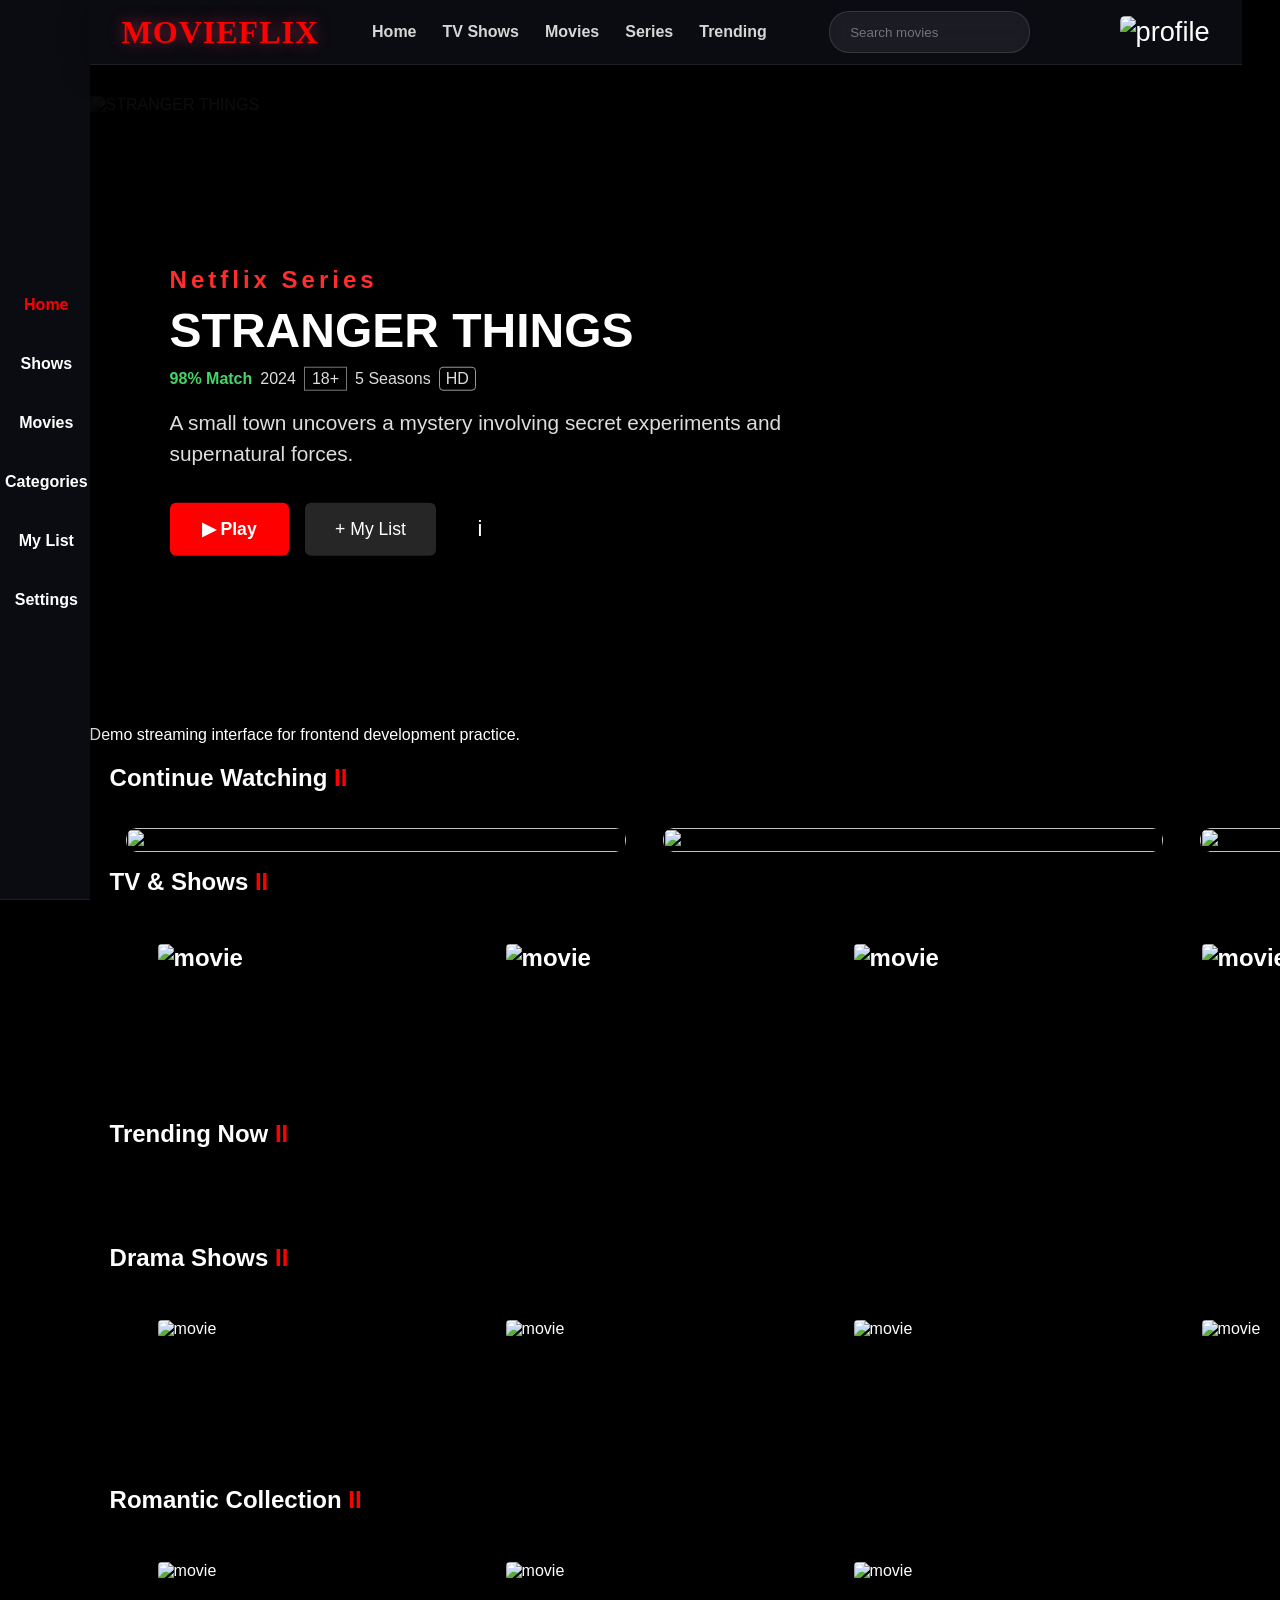
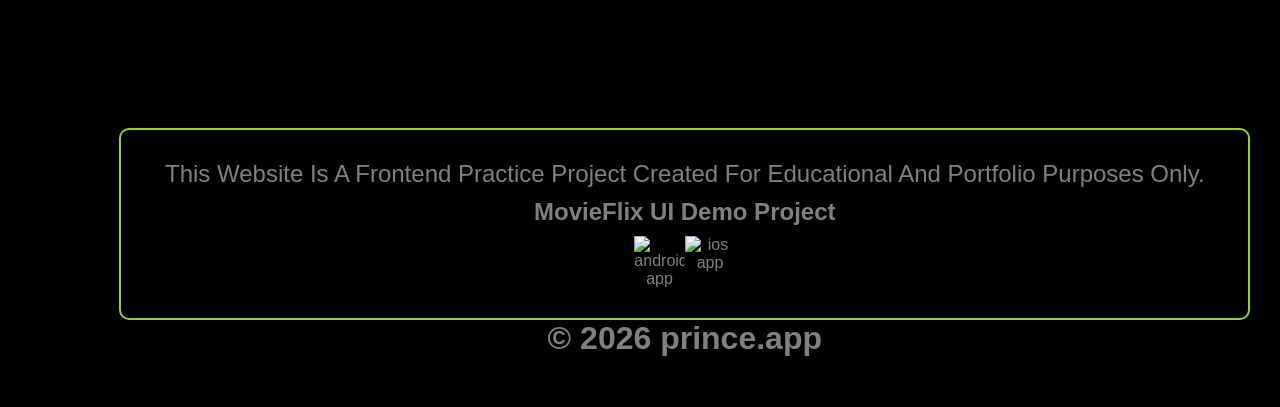
==== start.html @ 862cde78 "Add files via upload" ====
<!doctype html>
<html lang="en">
  <head>
    <meta charset="UTF-8" />
    <meta name="viewport" content="width=device-width, initial-scale=1.0" />
    <title>MovieFlix - Streaming UI</title>

    <link rel="stylesheet" href="start.css" />

    <link
      rel="stylesheet"
      href="https://cdnjs.cloudflare.com/ajax/libs/font-awesome/7.0.1/css/all.min.css"
      integrity="sha512-2SwdPD6INVrV/lHTZbO2nodKhrnDdJK9/kg2XD1r9uGqPo1cUbujc+IYdlYdEErWNu69gVcYgdxlmVmzTWnetw=="
      crossorigin="anonymous"
      referrerpolicy="no-referrer"
    />

    <link rel="stylesheet" href="media.css" />
  </head>

  <body>
    <div class="allbody">
      <div class="sidemenu">
        <a href="#">
          <div class="sidemenuitems active">
            <i class="fa-solid fa-house-chimney"></i>
            <p>Home</p>
          </div>
        </a>

        <a href="#">
          <div class="sidemenuitems">
            <i class="fa-solid fa-tv"></i>
            <p>Shows</p>
          </div>
        </a>

        <a href="#">
          <div class="sidemenuitems">
            <i class="fa-solid fa-clapperboard"></i>
            <p>Movies</p>
          </div>
        </a>

        <a href="#">
          <div class="sidemenuitems">
            <i class="fa-solid fa-bars"></i>
            <p>Categories</p>
          </div>
        </a>

        <a href="#">
          <div class="sidemenuitems">
            <i class="fa-solid fa-plus"></i>
            <p>My List</p>
          </div>
        </a>

        <a href="#">
          <div class="sidemenuitems">
            <i class="fa-solid fa-gear"></i>
            <p>Settings</p>
          </div>
        </a>
      </div>

      <div class="all">
        <div class="nav">
          <div class="opt-bar">
            <div class="logo">MOVIEFLIX</div>

            <div class="opt">
              <a href="" class="opt active">Home</a>
              <a href="" class="opt">TV Shows</a>
              <a href="" class="opt">Movies</a>
              <a href="" class="opt">Series</a>
              <a href="" class="opt">Trending</a>
            </div>
          </div>

          <div class="searchbar">
            <div class="searchbox">
              <i class="fas fa-search"></i>
              <input type="text" class="search" placeholder="Search movies" />
            </div>
          </div>

          <div class="small">
            <i class="fa-solid fa-bars"></i>
          </div>

          <div class="red-box">
            <i class="fa-regular fa-bell"></i>
            <img src="Attachments/redbox.png" alt="profile" />
          </div>
        </div>

        <main>
          <div class="herocontainer"></div>

          <div class="demo-note">
            Demo streaming interface for frontend development practice.
          </div>

          <div class="section">
            <p class="heading1">
              Continue Watching <span class="red">II</span>
            </p>

            <div class="continue-watching"></div>

            <div class="headings">
              TV & Shows <span class="red">II</span>

              <div class="TVshows container"></div>
            </div>

            <p class="headings">Trending Now <span class="red">II</span></p>

            <div class="TrendingShows container"></div>

            <p class="headings">Drama Shows <span class="red">II</span></p>

            <div class="dramaShow container"></div>

            <p class="headings">
              Romantic Collection <span class="red">II</span>
            </p>

            <div class="loveShow container"></div>
          </div>
        </main>

        <div class="end">
          <div class="end-box">
            <p>
              This website is a frontend practice project created for
              educational and portfolio purposes only.
            </p>

            <h2>MovieFlix UI Demo Project</h2>

            <div class="end-img">
              <img src="Attachments/android.png" alt="android app" />
              <img src="Attachments/ios.png" alt="ios app" />
            </div>
          </div>

          <h1>© 2026 prince.app</h1>
        </div>
      </div>

      <div class="banneroverlay"></div>

      <div class="banner">
        <div class="bannercontainer">
          <div id="video-placeholder"></div>

          <div class="banner-img-container">
            <div class="banner-img">
              <img id="bannerImg" src="" alt="Banner" />
              <div class="overlay"></div>
            </div>

            <div class="hero-content">
              <span class="top-title">Featured Series</span>

              <h1 class="bannername">Featured Movie</h1>

              <div class="details">
                <span class="match">98% Match</span>
                <span>2024</span>
                <span class="age">18+</span>
                <span>4 Seasons</span>
                <span class="quality">HD</span>
              </div>

              <p id="bannerDesc">
                Explore trending movies and shows in this frontend streaming UI
                project.
              </p>

              <div class="buttons">
                <button class="play-btn-banner">▶ Play</button>
                <button class="list-btn">+ My List</button>
                <button class="info-btn">i</button>
              </div>
            </div>
          </div>

          <div class="cross">×</div>

          <div class="descriptions" id="dsc"></div>
        </div>
      </div>
    </div>

    <script src="start.js"></script>
  </body>
</html>
---- start.css ----
* {
  margin: 0;
  padding: 0;
  box-sizing: border-box;
  font-family: Arial, sans-serif;
}
html {
  width: 100vw;
}

body {
  background-color: black;
  width: 100%;
  min-height: 100vh;
  overflow-x: hidden;

  color: white;
}
.allbody {
  display: flex;
}
a {
  text-decoration: none;
  color: white;
}

.sidemenu {
  width: 7%;
  background: rgba(15, 15, 25, 0.75);
  backdrop-filter: blur(14px);
  border-bottom: 1px solid rgba(255, 255, 255, 0.08);
  box-shadow: 0 5px 30px rgba(0, 0, 0, 0.4);
  height: 100vh;
  position: fixed;
  display: flex;
  flex-direction: column;
  justify-content: center;
  gap: 2rem;
  z-index: 999;
  font-weight: 700;
}

.sidemenuitems {
  display: flex;
  flex-direction: column;
  justify-content: center;
  align-items: center;
  gap: 5px;
  padding: 2px;
  margin-left: 3px;
  cursor: pointer;
  transition: 0.3s all ease;
}

.sidemenuitems:hover {
  border-left: 5px solid red;
  color: red;
  transform: scale(1.1);
}
.sidemenuitems i {
  font-size: 1rem;
}
.active {
  color: red;
}

.all {
  width: 93%;

  margin-left: 7%;
}
main {
  margin-top: 3rem;
}

.nav {
  display: flex;
  justify-content: space-between;
  align-items: center;
  height: 3rem;
  width: 90vw;
  position: absolute;
  background: rgba(15, 15, 25, 0.75);
  backdrop-filter: blur(14px);
  border-bottom: 1px solid rgba(255, 255, 255, 0.08);
  box-shadow: 0 5px 30px rgba(0, 0, 0, 0.4);
  z-index: 10000;
  padding: 2rem;
}

.red-box {
  height: 90%;
  margin-left: 1rem;
  border-radius: 10px;
  display: flex;
  align-items: center;
  font-size: 1.7rem;
  gap: 1rem;
}

.red-box img {
  border-radius: 5px;
}

.red-box img:hover {
  box-shadow: 0 0 20px rgba(168, 85, 247, 0.6);
  transform: scale(1.05);
}

.logo {
  font-size: 2rem;
  color: red;
  text-shadow: 0 0 15px rgba(255, 59, 92, 0.5);
  font-weight: 900;
  font-family: "Bebas Neue";

  font-style: normal;
  letter-spacing: 1px;
  margin-right: 3rem;
}
.small {
  display: none;
}

.opt-bar {
  display: flex;
  align-items: center;
}

.opt-bar a {
  text-decoration: none;
  margin: 5px;
  font-size: 1rem;
  font-weight: 600;
  color: #d6d6d6;
  transition: 0.3s;
}

.opt-bar a:hover {
  border-bottom: 2px solid red;
}

.searchbox {
  display: flex;
  align-items: center;
  gap: 5px;
  padding: 10px;
  border-radius: 20px;
  background: rgba(255, 255, 255, 0.06);
  border: 1px solid rgba(255, 255, 255, 0.12);
  color: white;
  backdrop-filter: blur(8px);
  margin: 0.5rem;
}
.opt {
  display: flex;
  gap: 1rem;
}

.search {
  background: transparent;
  border: none;
  color: aliceblue;
  height: 20px;
  width: 100%;
  padding-left: 5px;
  outline: none;
}
* {
  margin: 0;
  padding: 0;
  box-sizing: border-box;
}
.section {
  margin-left: 20px;
}
.red {
  color: red;
  font-weight: 900;
}

/* HERO */

.herocontainer {
  width: 100%;
  display: flex;
  overflow-x: auto; /* hidden ki jagah auto ya scroll responsive ke liye */
  scroll-snap-type: x mandatory; /* Slider smooth banane ke liye */
  scrollbar-width: none;
}

.hero {
  margin-top: 3rem;
  width: 100%; /* 100vw se better hai */
  height: 70vh; /* Thodi height badha sakte hain better look ke liye */
  position: relative;
  flex-shrink: 0;
  scroll-snap-align: start;
}
#video-placeholder {
  position: absolute; /* Video image ke upar float honi chahiye */
  top: 0;
  left: 0;
  width: 100%;
  height: 100%;
  z-index: 100; /* Isse video sabse upar rahegi */
  display: none;
  background: black;
}

.banner-img-container {
  position: relative;
  z-index: 10;
  transition: opacity 0.3s ease; /* Smoothly gayab hone ke liye */
}
/* IMAGE */

.hero img {
  width: 100%;
  height: 100%;
  object-fit: cover;
}

/* OVERLAY */

.overlay {
  position: absolute;
  inset: 0;
  margin: 0;

  background:
    linear-gradient(
      to right,
      rgba(0, 0, 0, 0.95) 15%,
      rgba(0, 0, 0, 0.4) 45%,
      transparent 70%
    ),
    linear-gradient(to top, rgba(0, 0, 0, 1) 5%, transparent 40%);
}

/* CONTENT */

.hero-content {
  position: absolute;
  top: 50%;
  left: 5rem;

  transform: translateY(-50%);

  width: 40rem;
  color: white;

  z-index: 5;
}

/* SMALL TITLE */

.top-title {
  color: #ff2d2d;
  letter-spacing: 4px;
  font-size: 1.5rem;
  margin-top: 5px;
  font-weight: bold;
}

/* MAIN TITLE */

.hero-content h1 {
  font-size: 3rem;
  line-height: 0.9;

  padding: 15px 0;

  font-weight: 900;
}

/* DETAILS */

.details {
  display: flex;
  gap: 0.5rem;
  align-items: center;
  font-size: 1rem;

  margin-bottom: 1rem;

  color: #ddd;
}

.match {
  color: #46d369;
  font-weight: bold;
}

.age {
  border: 1px solid #777;
  padding: 2px 7px;
}

.quality {
  border: 1px solid #999;
  padding: 2px 6px;

  border-radius: 4px;
}

/* DESCRIPTION */

.hero-content p {
  font-size: 1.3rem;
  line-height: 1.5;
  color: #ddd;
  margin-bottom: 2rem;
}

/* BUTTONS */

.buttons {
  display: flex;
  gap: 1rem;
  align-items: center;
}

.buttons button {
  border: none;
  cursor: pointer;

  transition: 0.3s;
}

/* PLAY BUTTON */

.play-btn {
  background: #ff0000;
  color: white;

  padding: 1rem 2rem;

  font-size: 1.1rem;
  border-radius: 6px;

  font-weight: bold;
}

.play-btn:hover {
  box-shadow: 0 0 20px rgba(255, 2, 2, 0.4);
  transform: scale(1.05);
}

/* LIST BUTTON */

.list-btn {
  background: rgba(255, 255, 255, 0.15);
  color: white;

  padding: 1rem 1.9rem;

  font-size: 1.1rem;

  border-radius: 6px;
}

.list-btn:hover {
  box-shadow: 0 0 20px rgba(255, 2, 2, 0.4);
  transform: scale(1.05);
}

/* INFO BUTTON */

.info-btn {
  width: 55px;
  height: 55px;

  border-radius: 50%;

  background: transparent;
  color: white;

  border: 2px solid rgba(255, 255, 255, 0.5);

  font-size: 22px;
}

.info-btn:hover {
  background: white;
  color: black;
}

/* RESPONSIVE */

.heading1 {
  font-size: 1.5rem;
  font-weight: 800;
  margin: 20px 0;
}

.headings {
  font-size: 1.5rem;
  font-weight: 800;
  margin: 0;
}

.continue-watching {
  margin-top: 10px;
  display: flex;
  overflow: auto;
  scrollbar-width: none;
  gap: 5px;
}

.play {
  position: absolute;
  bottom: 0;
  height: 100%;
  width: 100%;
  background-color: rgba(0, 0, 0, 0.4);
  display: flex;
  align-items: end;
  visibility: hidden;
}

.play-bton {
  display: flex;
  gap: 1rem;
  align-items: center;
  margin: 0.8rem;
}

.play-btn-banner {
  background: #ff0000;
  color: white;

  padding: 1rem 2rem;

  font-size: 1.1rem;
  border-radius: 6px;

  font-weight: bold;
}

.play-bton button {
  border: none;
  cursor: pointer;

  transition: 0.3s;
}

.play-btn p {
  text-transform: capitalize;
  font-size: 25px;
  color: white;
}

.play-btn button {
  width: 50px;
  height: 50px;
  font-size: 25px;
  border-radius: 10px;
  background-color: whitesmoke;
  margin-bottom: 20px;
  border: none;
}

.play-btn button:hover {
  background-color: #181818;
  border: 2px solid whitesmoke;
  color: whitesmoke;
}
.Continue-box {
  width: 500px;
  border-radius: 10px;
  flex-shrink: 0;
  margin: 10px;
  transition: 0.5s ease;
  position: relative;
  margin: 1rem;
  position: relative;
  overflow: hidden;
}

.Continue-box:hover {
  transform: scale(1.05);
  box-shadow: 0 0 20px rgba(168, 85, 247, 0.4);
}

.history {
  position: absolute;
  inset: 0;

  background: linear-gradient(to top, rgba(0, 0, 0, 0.95), rgba(0, 0, 0, 0.05));

  display: flex;
  align-items: end;

  padding: 20px;

  opacity: 0;
  transition: 1s ease;
}

/* hover parent pe */
.Continue-box:hover .history {
  opacity: 1;
}

.history-content {
  width: 100%;
  transform: translateY(35px);
  transition: 0.4s ease;
}

.Continue-box:hover .history-content {
  transform: translateY(0);
}

.history-content h2 {
  color: white;
  font-size: 1.5rem;
  margin-bottom: 0.5rem;
}
.history-content h5 {
  margin-bottom: 0.4rem;
}

.btns {
  display: flex;
  gap: 10px;
}

.btns button {
  border: none;
  padding: 10px 16px;
  border-radius: 50px;

  background: rgba(255, 255, 255, 0.08);
  border: 1px solid rgba(255, 255, 255, 0.15);
  color: white;
  backdrop-filter: blur(10px);

  font-size: 0.8rem;

  cursor: pointer;
  transition: 0.3s;
}

.btns button:hover {
  box-shadow: 0 0 20px rgba(168, 85, 247, 0.6);

  transform: scale(1.08);
}

.Continue-box img {
  height: 100%;
  width: 100%;
  object-fit: cover;
  border-radius: 10px;
}

.end-img {
  display: flex;
  justify-content: center;
}

.end-img img {
  width: 30%;
}

.end-box {
  border: 2px solid yellowgreen;
  border-radius: 10px;
  padding: 30px;
  width: 95%;
  display: flex;
  flex-direction: column;
  align-items: center;
  justify-content: center;
  margin: 25px;
  gap: 10px;
  margin: auto;
}

.end {
  text-align: center;
  color: grey;
  margin-bottom: 50px;
}

.end-box p {
  font-size: 1.5rem;
  text-transform: capitalize;
}

.end-box h1 {
  font-size: 2rem;
}

/* Container styling */
.container {
  display: flex;
  flex-wrap: nowrap;
  /* Taaki cards next line mein aa sakein */
  gap: 3rem;
  padding: 3rem;
  background-color: b(10, 10, 10);
  overflow-x: scroll;
  scrollbar-width: none;
  scroll-behavior: smooth;
  z-index: 1;
  overflow-y: visible;
  overflow-x: auto;
}

/* Har card ki styling */
.item {
  width: 300px;
  position: relative;
  cursor: pointer;
  transition: transform 0.3s ease;
  flex-shrink: 0;
  z-index: 0;
  margin-bottom: 100px;
  display: flex;
  justify-content: space-between;
}

.item img {
  width: 100%;
  border-radius: 4px;
  display: block;
}

/* Hover effect */
.item:hover {
  transform: scale(1.2);
  z-index: 999;
  box-shadow: 0 0 20px rgba(168, 85, 247, 0.3);
}

/* Panel hidden by default */
.panel {
  display: none;
  position: absolute;
  /* Layout shift rokne ke liye */
  top: 100%;
  /* Image ke thik niche se shuru hoga */
  left: 0;
  width: 100%;
  /* Card jitni hi width rahegi */
  background: linear-gradient(135deg, #2b124c, #1a1a2e, #0f0f1a);
  z-index: 5;
  /* Taaki niche wali row ke upar dikhe */
  border-radius: 0 0 4px 4px;

  padding: 1rem;
  height: 90px;
  box-shadow: 5px 5px 20px rgba(168, 85, 247, 0.2);
  transform: scale(1.04);
}

.item:hover .panel {
  display: block;
  display: flex;
  flex-direction: column;
}

/* Buttons inside panel */
.pnl-btn {
  display: flex;
  gap: 0.5rem;
  margin-bottom: 8px;
}

.pnl-btn button {
  cursor: pointer;
  border: none;
  border-radius: 10px;
  width: 2rem;
  height: 2rem;
  font-size: 1rem;
  padding: 8px;
  font-weight: bold;
  display: flex;
  justify-content: center;
  align-items: center;
  text-align: center;
  transition: 0.3s all ease;
  background: rgba(255, 255, 255, 0.08);
  border: 1px solid rgba(255, 255, 255, 0.15);
  color: white;
  backdrop-filter: blur(10px);
}

.pnl-btn button:hover {
  box-shadow: 0 0 20px rgba(168, 85, 247, 0.6);
  transform: scale(1.05);
}

/* Info and Category styling */
.info {
  font-size: 0.7rem;
  margin-bottom: 5px;
  color: #e5e5e5;
}

.category {
  margin: 2px;
  font-size: 0.5rem;
  color: #808080;
}

.banner {
  display: block;
  margin-top: 5vh;

  width: 80%;
  position: fixed;
  top: -500vh;
  left: 10%;
  right: 10;
  background-color: #000000;
  margin: auto;
  z-index: 999;
  transition: 0.5s all ease;
  scrollbar-width: none;
  height: 90vh;
  /* Ya koi specific height */
  overflow-y: scroll;
}

.banner-img {
  background-color: #181818;
  height: 100%;
  position: relative;
  object-fit: contain;
}

.banner-img img {
  width: 100%;
  height: 100%;
  opacity: 0.7;
}

.banner-btn {
  position: absolute;
  bottom: 10px;
  z-index: 1000;
  left: 20px;
  display: flex;
  gap: 0.5rem;
}

.cross {
  position: absolute;
  top: 1rem;
  right: 1rem;
  background-color: #000000;
  padding: 0.5rem;
  width: 2rem;
  height: 2rem;
  display: flex;
  align-items: center;
  justify-content: center;
  transition: 0.2s all;
  border-radius: 50%;
  font-size: 2rem;
  z-index: 1000;
}

.cross:hover {
  cursor: pointer;
  border: 1.5px solid white;
}

.banner-btn button {
  cursor: pointer;
  border: none;
  font-size: 1.5rem;
  font-weight: bold;
  transition: 0.3s all ease-in;
}

.bnbtn {
  padding-left: 10px;
  padding-right: 10px;
}

.descriptions {
  background-color: #181818;
  display: flex;
  gap: 1rem;
  width: 100%;
  padding: 1rem;
}

.left {
  display: flex;
  flex-direction: column;
  gap: 10px;
}

#match {
  color: green;
  font-size: 1.2rem;
  font-weight: 700;
  margin: 1px;
}

#matchpop {
  color: green;
  font-size: 0.7rem;
  font-weight: 700;
  margin: 1px;
}

.ua {
  color: white;
  border: 0.5px solid white;
  padding: 2px;
  margin: 1px;
  font-size: 0.5rem;
  font-weight: 400;
}

.qlty {
  border: 1px solid silver;
  font-size: 0.5rem;
  padding: 1px;
  margin: 1px;
  padding: 0.2rem;
  font-weight: 400;
}

.right {
  display: flex;

  gap: 1rem;
}

.open {
  top: 4rem;
}

.name {
  font-weight: 900;
  font-style: oblique;
  color: bisque;
}

.stop-scrolling {
  height: 100vh;
  overflow: hidden;
}

/* Container alignment */
.right {
  display: flex;
  flex-direction: row;
  gap: 2rem;
  color: #fff;
}

/* Unique headings for movie labels */
.movie-info-title {
  color: #ffb400; /* Subtle Gold/Yellow */
  font-size: 1.1rem;
  font-weight: 600;

  text-transform: uppercase;
}

/* Unique paragraph style for the data */
.movie-info-text {
  color: #dfdfdf;
  font-size: 1rem;
}

/* Year aur Rating ko ek line mein laane ke liye */
.movie-stats-row {
  display: flex;
  gap: 30px;

  border-top: 1px solid rgba(255, 255, 255, 0.1);
}

.stats-item {
  display: flex;
  gap: 1rem;
  margin-top: 1rem;
}

/* Specific styling for rating value */
#rating {
  font-weight: bold;
  color: #ffd700;
}

.banneroverlay {
  visibility: hidden;
  position: fixed;
  background:
    linear-gradient(
      to right,
      rgba(0, 0, 0, 0.7) 100%,

      transparent 70%
    ),
    linear-gradient(to top, rgba(0, 0, 0, 1) 5%, transparent 40%);
  height: 100vh;
  width: 100vw;
  z-index: 999;
}
---- media.css ----
/* =========================
   RESPONSIVE DESIGN
========================= */

@media (max-width: 1200px) {
  .hero-content {
    width: 32rem;
  }

  .hero-content h1 {
    font-size: 2.5rem;
  }

  .container {
    gap: 2rem;
  }

  .item {
    width: 260px;
  }
}

/* =========================
   TABLET
========================= */

@media (max-width: 992px) {
  .sidemenu {
    width: 10%;
  }

  .all {
    width: 90%;
    margin-left: 10%;
  }

  .hero {
    height: 60vh;
  }

  .hero-content {
    left: 2rem;
    width: 28rem;
  }

  .hero-content h1 {
    font-size: 2.2rem;
  }

  .hero-content p {
    font-size: 1rem;
  }

  .buttons {
    flex-wrap: wrap;
  }

  .container {
    padding: 2rem;
  }

  .item {
    width: 220px;
  }

  .descriptions {
    flex-direction: column;
  }

  .right {
    flex-direction: column;
  }

  .banner {
    width: 95%;
    left: 2.5%;
  }

  .nav {
    width: 85%;
  }
}

/* =========================
   MOBILE
========================= */

@media (max-width: 768px) {
  .allbody {
    flex-direction: column;
  }

  .sidemenu {
    width: 100%;
    height: 70px;
    bottom: 0;
    top: auto;
    flex-direction: row;
    justify-content: space-around;
    padding: 10px;
    z-index: 99999;
    border-top: 1px solid #222;
  }

  .sidemenuitems {
    margin: 0;
    font-size: 0.7rem;
    border: none;
  }

  .sidemenuitems:hover {
    border: none;
  }

  .sidemenuitems i {
    font-size: 1.2rem;
  }

  .all {
    width: 100%;
    margin-left: 0;
    padding-bottom: 90px;
  }

  .nav {
    width: 100%;
    padding: 0 1rem;
  }

  .opt-bar {
    display: inline-block;
  }

  .opt-bar a {
    display: none;
  }

  .searchbox {
    margin-right: 0%;
  }

  .hero {
    height: 85vh;
  }

  .overlay {
    background: linear-gradient(
      to top,
      rgba(0, 0, 0, 1) 15%,
      rgba(0, 0, 0, 0.6) 50%,
      transparent 100%
    );
  }

  .hero-content {
    width: 90%;
    left: 1rem;
    bottom: 2rem;
    top: auto;
    transform: none;
  }

  .hero-content h1 {
    font-size: 2rem;
  }

  .hero-content p {
    font-size: 0.95rem;
    line-height: 1.4;
  }

  .details {
    flex-wrap: wrap;
    font-size: 0.9rem;
  }

  .buttons {
    gap: 0.5rem;
  }

  .play-btn,
  .list-btn {
    padding: 0.8rem 1.2rem;
    font-size: 0.9rem;
  }

  .info-btn {
    width: 45px;
    height: 45px;
    font-size: 18px;
  }

  .heading1,
  .headings {
    font-size: 1.2rem;
  }

  .container {
    padding: 1rem;
    gap: 1rem;
  }

  .item {
    width: 170px;
    margin-bottom: 70px;
  }

  .item:hover {
    transform: scale(1.05);
  }

  .panel {
    padding: 0.5rem;
    height: auto;
  }

  .info {
    font-size: 0.6rem;
  }

  .category {
    font-size: 0.5rem;
  }

  .Continue-box {
    width: 280px;
  }

  .play-btn-banner {
    padding: 0.7rem 1rem;
    font-size: 0.9rem;
  }

  .banner {
    width: 90%;
    left: 0;
    height: 100vh;
    border-radius: 0;
    margin-left: 5%;
  }

  .banner-img {
    height: 300px;
  }

  .banner-img img {
    object-fit: cover;
  }

  .banner-btn {
    left: 10px;
    bottom: 10px;
  }

  .banner-btn button {
    font-size: 1rem;
  }

  .descriptions {
    font-size: 0.5rem;
  }

  .movie-stats-row {
    flex-direction: column;
    gap: 0;
  }

  .stats-item {
    margin-top: 0.5rem;
  }

  .end-box p {
  font-size: .5rem;
  text-transform: capitalize;
}

.end-box h2 {
  font-size: 1rem;
}

.end-box h1{
  font-size: 1rem;
} 


}

/* =========================
   SMALL MOBILE
========================= */

@media (max-width: 480px) {
  .hero {
    height: 75vh;
  }

  .hero-content h1 {
    font-size: 1.6rem;
  }

  .hero-content p {
    font-size: 0.85rem;
  }

  .top-title {
    font-size: 1rem;
  }

  .details {
    font-size: 0.7rem;
  }

  .play-btn,
  .list-btn {
    padding: 0.7rem 1rem;
    font-size: 0.8rem;
  }

  .item {
    width: 150px;
  }

  .Continue-box {
    width: 230px;
  }

  .searchbox {
    width: 120px;
  }

  .search {
    font-size: 0.8rem;
  }

  .logo {
    font-size: 1rem;
  }

  .cross {
    width: 1.8rem;
    height: 1.8rem;
    font-size: 1.2rem;
  }
}
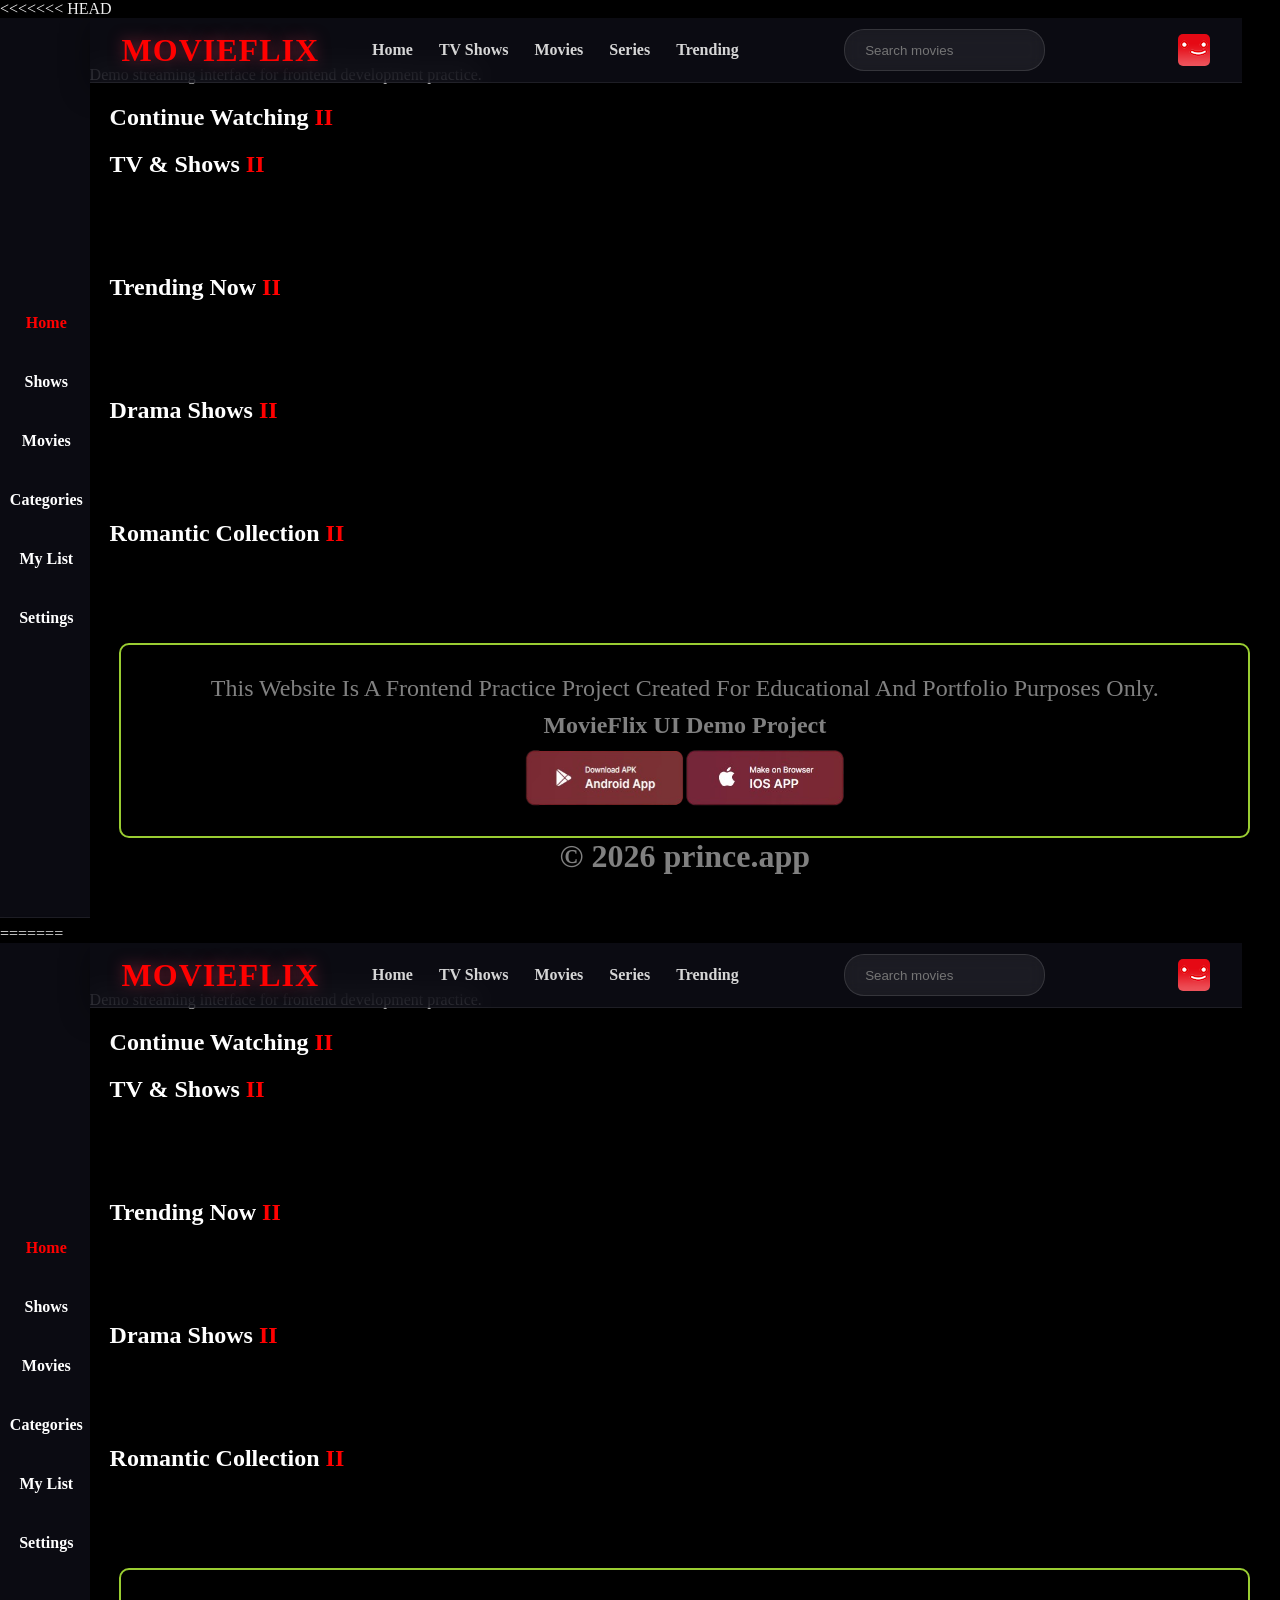
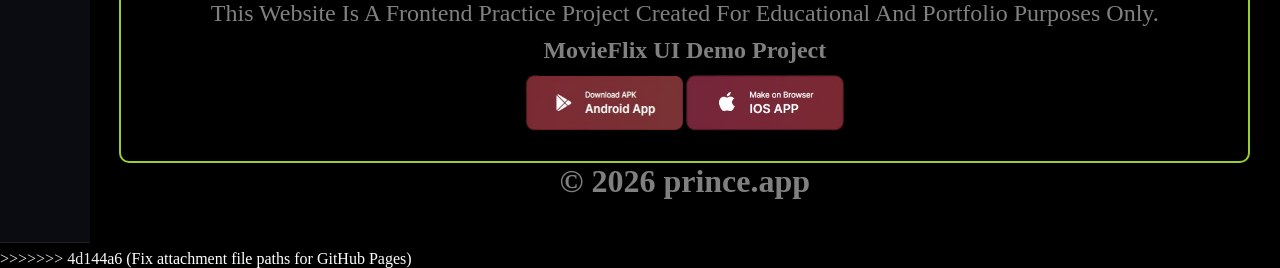
==== commit c08a8597: "Fix attachment file paths for GitHub Pages" ====
--- a/start.html
+++ b/start.html
@@ -1,3 +1,4 @@
+<<<<<<< HEAD
 <!doctype html>
 <html lang="en">
   <head>
@@ -198,3 +199,205 @@
     <script src="start.js"></script>
   </body>
 </html>
+=======
+<!doctype html>
+<html lang="en">
+  <head>
+    <meta charset="UTF-8" />
+    <meta name="viewport" content="width=device-width, initial-scale=1.0" />
+    <title>MovieFlix - Streaming UI</title>
+
+    <link rel="stylesheet" href="start.css" />
+
+    <link
+      rel="stylesheet"
+      href="https://cdnjs.cloudflare.com/ajax/libs/font-awesome/7.0.1/css/all.min.css"
+      integrity="sha512-2SwdPD6INVrV/lHTZbO2nodKhrnDdJK9/kg2XD1r9uGqPo1cUbujc+IYdlYdEErWNu69gVcYgdxlmVmzTWnetw=="
+      crossorigin="anonymous"
+      referrerpolicy="no-referrer"
+    />
+
+    <link rel="stylesheet" href="media.css" />
+  </head>
+
+  <body>
+    <div class="allbody">
+      <div class="sidemenu">
+        <a href="#">
+          <div class="sidemenuitems active">
+            <i class="fa-solid fa-house-chimney"></i>
+            <p>Home</p>
+          </div>
+        </a>
+
+        <a href="#">
+          <div class="sidemenuitems">
+            <i class="fa-solid fa-tv"></i>
+            <p>Shows</p>
+          </div>
+        </a>
+
+        <a href="#">
+          <div class="sidemenuitems">
+            <i class="fa-solid fa-clapperboard"></i>
+            <p>Movies</p>
+          </div>
+        </a>
+
+        <a href="#">
+          <div class="sidemenuitems">
+            <i class="fa-solid fa-bars"></i>
+            <p>Categories</p>
+          </div>
+        </a>
+
+        <a href="#">
+          <div class="sidemenuitems">
+            <i class="fa-solid fa-plus"></i>
+            <p>My List</p>
+          </div>
+        </a>
+
+        <a href="#">
+          <div class="sidemenuitems">
+            <i class="fa-solid fa-gear"></i>
+            <p>Settings</p>
+          </div>
+        </a>
+      </div>
+
+      <div class="all">
+        <div class="nav">
+          <div class="opt-bar">
+            <div class="logo">MOVIEFLIX</div>
+
+            <div class="opt">
+              <a href="" class="opt active">Home</a>
+              <a href="" class="opt">TV Shows</a>
+              <a href="" class="opt">Movies</a>
+              <a href="" class="opt">Series</a>
+              <a href="" class="opt">Trending</a>
+            </div>
+          </div>
+
+          <div class="searchbar">
+            <div class="searchbox">
+              <i class="fas fa-search"></i>
+              <input type="text" class="search" placeholder="Search movies" />
+            </div>
+          </div>
+
+          <div class="small">
+            <i class="fa-solid fa-bars"></i>
+          </div>
+
+          <div class="red-box">
+            <i class="fa-regular fa-bell"></i>
+            <img src="Attachments/redbox.png" alt="profile" />
+          </div>
+        </div>
+
+        <main>
+          <div class="herocontainer"></div>
+
+          <div class="demo-note">
+            Demo streaming interface for frontend development practice.
+          </div>
+
+          <div class="section">
+            <p class="heading1">
+              Continue Watching <span class="red">II</span>
+            </p>
+
+            <div class="continue-watching"></div>
+
+            <div class="headings">
+              TV & Shows <span class="red">II</span>
+
+              <div class="TVshows container"></div>
+            </div>
+
+            <p class="headings">Trending Now <span class="red">II</span></p>
+
+            <div class="TrendingShows container"></div>
+
+            <p class="headings">Drama Shows <span class="red">II</span></p>
+
+            <div class="dramaShow container"></div>
+
+            <p class="headings">
+              Romantic Collection <span class="red">II</span>
+            </p>
+
+            <div class="loveShow container"></div>
+          </div>
+        </main>
+
+        <div class="end">
+          <div class="end-box">
+            <p>
+              This website is a frontend practice project created for
+              educational and portfolio purposes only.
+            </p>
+
+            <h2>MovieFlix UI Demo Project</h2>
+
+            <div class="end-img">
+              <img src="Attachments/android.png" alt="android app" />
+              <img src="Attachments/ios.png" alt="ios app" />
+            </div>
+          </div>
+
+          <h1>© 2026 prince.app</h1>
+        </div>
+      </div>
+
+      <div class="banneroverlay"></div>
+
+      <div class="banner">
+        <div class="bannercontainer">
+          <div id="video-placeholder"></div>
+
+          <div class="banner-img-container">
+            <div class="banner-img">
+              <img id="bannerImg" src="" alt="Banner" />
+              <div class="overlay"></div>
+            </div>
+
+            <div class="hero-content">
+              <span class="top-title">Featured Series</span>
+
+              <h1 class="bannername">Featured Movie</h1>
+
+              <div class="details">
+                <span class="match">98% Match</span>
+                <span>2024</span>
+                <span class="age">18+</span>
+                <span>4 Seasons</span>
+                <span class="quality">HD</span>
+              </div>
+
+              <p id="bannerDesc">
+                Explore trending movies and shows in this frontend streaming UI
+                project.
+              </p>
+
+              <div class="buttons">
+                <button class="play-btn-banner">▶ Play</button>
+                <button class="list-btn">+ My List</button>
+                <button class="info-btn">i</button>
+              </div>
+            </div>
+          </div>
+
+          <div class="cross">×</div>
+
+          <div class="descriptions" id="dsc"></div>
+        </div>
+      </div>
+    </div>
+
+    <script src="start.js"></script>
+  </body>
+</html>
+>>>>>>> 4d144a6 (Fix attachment file paths for GitHub Pages)
--- a/start.css
+++ b/start.css
@@ -1,3 +1,4 @@
+<<<<<<< HEAD
 * {
   margin: 0;
   padding: 0;
@@ -909,3 +910,916 @@
   width: 100vw;
   z-index: 999;
 }
+=======
+* {
+  margin: 0;
+  padding: 0;
+  box-sizing: border-box;
+  font-family: Arial, sans-serif;
+}
+html {
+  width: 100vw;
+}
+
+body {
+  background-color: black;
+  width: 100%;
+  min-height: 100vh;
+  overflow-x: hidden;
+
+  color: white;
+}
+.allbody {
+  display: flex;
+}
+a {
+  text-decoration: none;
+  color: white;
+}
+
+.sidemenu {
+  width: 7%;
+  background: rgba(15, 15, 25, 0.75);
+  backdrop-filter: blur(14px);
+  border-bottom: 1px solid rgba(255, 255, 255, 0.08);
+  box-shadow: 0 5px 30px rgba(0, 0, 0, 0.4);
+  height: 100vh;
+  position: fixed;
+  display: flex;
+  flex-direction: column;
+  justify-content: center;
+  gap: 2rem;
+  z-index: 999;
+  font-weight: 700;
+}
+
+.sidemenuitems {
+  display: flex;
+  flex-direction: column;
+  justify-content: center;
+  align-items: center;
+  gap: 5px;
+  padding: 2px;
+  margin-left: 3px;
+  cursor: pointer;
+  transition: 0.3s all ease;
+}
+
+.sidemenuitems:hover {
+  border-left: 5px solid red;
+  color: red;
+  transform: scale(1.1);
+}
+.sidemenuitems i {
+  font-size: 1rem;
+}
+.active {
+  color: red;
+}
+
+.all {
+  width: 93%;
+
+  margin-left: 7%;
+}
+main {
+  margin-top: 3rem;
+}
+
+.nav {
+  display: flex;
+  justify-content: space-between;
+  align-items: center;
+  height: 3rem;
+  width: 90vw;
+  position: absolute;
+  background: rgba(15, 15, 25, 0.75);
+  backdrop-filter: blur(14px);
+  border-bottom: 1px solid rgba(255, 255, 255, 0.08);
+  box-shadow: 0 5px 30px rgba(0, 0, 0, 0.4);
+  z-index: 10000;
+  padding: 2rem;
+}
+
+.red-box {
+  height: 90%;
+  margin-left: 1rem;
+  border-radius: 10px;
+  display: flex;
+  align-items: center;
+  font-size: 1.7rem;
+  gap: 1rem;
+}
+
+.red-box img {
+  border-radius: 5px;
+}
+
+.red-box img:hover {
+  box-shadow: 0 0 20px rgba(168, 85, 247, 0.6);
+  transform: scale(1.05);
+}
+
+.logo {
+  font-size: 2rem;
+  color: red;
+  text-shadow: 0 0 15px rgba(255, 59, 92, 0.5);
+  font-weight: 900;
+  font-family: "Bebas Neue";
+
+  font-style: normal;
+  letter-spacing: 1px;
+  margin-right: 3rem;
+}
+.small {
+  display: none;
+}
+
+.opt-bar {
+  display: flex;
+  align-items: center;
+}
+
+.opt-bar a {
+  text-decoration: none;
+  margin: 5px;
+  font-size: 1rem;
+  font-weight: 600;
+  color: #d6d6d6;
+  transition: 0.3s;
+}
+
+.opt-bar a:hover {
+  border-bottom: 2px solid red;
+}
+
+.searchbox {
+  display: flex;
+  align-items: center;
+  gap: 5px;
+  padding: 10px;
+  border-radius: 20px;
+  background: rgba(255, 255, 255, 0.06);
+  border: 1px solid rgba(255, 255, 255, 0.12);
+  color: white;
+  backdrop-filter: blur(8px);
+  margin: 0.5rem;
+}
+.opt {
+  display: flex;
+  gap: 1rem;
+}
+
+.search {
+  background: transparent;
+  border: none;
+  color: aliceblue;
+  height: 20px;
+  width: 100%;
+  padding-left: 5px;
+  outline: none;
+}
+* {
+  margin: 0;
+  padding: 0;
+  box-sizing: border-box;
+}
+.section {
+  margin-left: 20px;
+}
+.red {
+  color: red;
+  font-weight: 900;
+}
+
+/* HERO */
+
+.herocontainer {
+  width: 100%;
+  display: flex;
+  overflow-x: auto; /* hidden ki jagah auto ya scroll responsive ke liye */
+  scroll-snap-type: x mandatory; /* Slider smooth banane ke liye */
+  scrollbar-width: none;
+}
+
+.hero {
+  margin-top: 3rem;
+  width: 100%; /* 100vw se better hai */
+  height: 70vh; /* Thodi height badha sakte hain better look ke liye */
+  position: relative;
+  flex-shrink: 0;
+  scroll-snap-align: start;
+}
+#video-placeholder {
+  position: absolute; /* Video image ke upar float honi chahiye */
+  top: 0;
+  left: 0;
+  width: 100%;
+  height: 100%;
+  z-index: 100; /* Isse video sabse upar rahegi */
+  display: none;
+  background: black;
+}
+
+.banner-img-container {
+  position: relative;
+  z-index: 10;
+  transition: opacity 0.3s ease; /* Smoothly gayab hone ke liye */
+}
+/* IMAGE */
+
+.hero img {
+  width: 100%;
+  height: 100%;
+  object-fit: cover;
+}
+
+/* OVERLAY */
+
+.overlay {
+  position: absolute;
+  inset: 0;
+  margin: 0;
+
+  background:
+    linear-gradient(
+      to right,
+      rgba(0, 0, 0, 0.95) 15%,
+      rgba(0, 0, 0, 0.4) 45%,
+      transparent 70%
+    ),
+    linear-gradient(to top, rgba(0, 0, 0, 1) 5%, transparent 40%);
+}
+
+/* CONTENT */
+
+.hero-content {
+  position: absolute;
+  top: 50%;
+  left: 5rem;
+
+  transform: translateY(-50%);
+
+  width: 40rem;
+  color: white;
+
+  z-index: 5;
+}
+
+/* SMALL TITLE */
+
+.top-title {
+  color: #ff2d2d;
+  letter-spacing: 4px;
+  font-size: 1.5rem;
+  margin-top: 5px;
+  font-weight: bold;
+}
+
+/* MAIN TITLE */
+
+.hero-content h1 {
+  font-size: 3rem;
+  line-height: 0.9;
+
+  padding: 15px 0;
+
+  font-weight: 900;
+}
+
+/* DETAILS */
+
+.details {
+  display: flex;
+  gap: 0.5rem;
+  align-items: center;
+  font-size: 1rem;
+
+  margin-bottom: 1rem;
+
+  color: #ddd;
+}
+
+.match {
+  color: #46d369;
+  font-weight: bold;
+}
+
+.age {
+  border: 1px solid #777;
+  padding: 2px 7px;
+}
+
+.quality {
+  border: 1px solid #999;
+  padding: 2px 6px;
+
+  border-radius: 4px;
+}
+
+/* DESCRIPTION */
+
+.hero-content p {
+  font-size: 1.3rem;
+  line-height: 1.5;
+  color: #ddd;
+  margin-bottom: 2rem;
+}
+
+/* BUTTONS */
+
+.buttons {
+  display: flex;
+  gap: 1rem;
+  align-items: center;
+}
+
+.buttons button {
+  border: none;
+  cursor: pointer;
+
+  transition: 0.3s;
+}
+
+/* PLAY BUTTON */
+
+.play-btn {
+  background: #ff0000;
+  color: white;
+
+  padding: 1rem 2rem;
+
+  font-size: 1.1rem;
+  border-radius: 6px;
+
+  font-weight: bold;
+}
+
+.play-btn:hover {
+  box-shadow: 0 0 20px rgba(255, 2, 2, 0.4);
+  transform: scale(1.05);
+}
+
+/* LIST BUTTON */
+
+.list-btn {
+  background: rgba(255, 255, 255, 0.15);
+  color: white;
+
+  padding: 1rem 1.9rem;
+
+  font-size: 1.1rem;
+
+  border-radius: 6px;
+}
+
+.list-btn:hover {
+  box-shadow: 0 0 20px rgba(255, 2, 2, 0.4);
+  transform: scale(1.05);
+}
+
+/* INFO BUTTON */
+
+.info-btn {
+  width: 55px;
+  height: 55px;
+
+  border-radius: 50%;
+
+  background: transparent;
+  color: white;
+
+  border: 2px solid rgba(255, 255, 255, 0.5);
+
+  font-size: 22px;
+}
+
+.info-btn:hover {
+  background: white;
+  color: black;
+}
+
+/* RESPONSIVE */
+
+.heading1 {
+  font-size: 1.5rem;
+  font-weight: 800;
+  margin: 20px 0;
+}
+
+.headings {
+  font-size: 1.5rem;
+  font-weight: 800;
+  margin: 0;
+}
+
+.continue-watching {
+  margin-top: 10px;
+  display: flex;
+  overflow: auto;
+  scrollbar-width: none;
+  gap: 5px;
+}
+
+.play {
+  position: absolute;
+  bottom: 0;
+  height: 100%;
+  width: 100%;
+  background-color: rgba(0, 0, 0, 0.4);
+  display: flex;
+  align-items: end;
+  visibility: hidden;
+}
+
+.play-bton {
+  display: flex;
+  gap: 1rem;
+  align-items: center;
+  margin: 0.8rem;
+}
+
+.play-btn-banner {
+  background: #ff0000;
+  color: white;
+
+  padding: 1rem 2rem;
+
+  font-size: 1.1rem;
+  border-radius: 6px;
+
+  font-weight: bold;
+}
+
+.play-bton button {
+  border: none;
+  cursor: pointer;
+
+  transition: 0.3s;
+}
+
+.play-btn p {
+  text-transform: capitalize;
+  font-size: 25px;
+  color: white;
+}
+
+.play-btn button {
+  width: 50px;
+  height: 50px;
+  font-size: 25px;
+  border-radius: 10px;
+  background-color: whitesmoke;
+  margin-bottom: 20px;
+  border: none;
+}
+
+.play-btn button:hover {
+  background-color: #181818;
+  border: 2px solid whitesmoke;
+  color: whitesmoke;
+}
+.Continue-box {
+  width: 500px;
+  border-radius: 10px;
+  flex-shrink: 0;
+  margin: 10px;
+  transition: 0.5s ease;
+  position: relative;
+  margin: 1rem;
+  position: relative;
+  overflow: hidden;
+}
+
+.Continue-box:hover {
+  transform: scale(1.05);
+  box-shadow: 0 0 20px rgba(168, 85, 247, 0.4);
+}
+
+.history {
+  position: absolute;
+  inset: 0;
+
+  background: linear-gradient(to top, rgba(0, 0, 0, 0.95), rgba(0, 0, 0, 0.05));
+
+  display: flex;
+  align-items: end;
+
+  padding: 20px;
+
+  opacity: 0;
+  transition: 1s ease;
+}
+
+/* hover parent pe */
+.Continue-box:hover .history {
+  opacity: 1;
+}
+
+.history-content {
+  width: 100%;
+  transform: translateY(35px);
+  transition: 0.4s ease;
+}
+
+.Continue-box:hover .history-content {
+  transform: translateY(0);
+}
+
+.history-content h2 {
+  color: white;
+  font-size: 1.5rem;
+  margin-bottom: 0.5rem;
+}
+.history-content h5 {
+  margin-bottom: 0.4rem;
+}
+
+.btns {
+  display: flex;
+  gap: 10px;
+}
+
+.btns button {
+  border: none;
+  padding: 10px 16px;
+  border-radius: 50px;
+
+  background: rgba(255, 255, 255, 0.08);
+  border: 1px solid rgba(255, 255, 255, 0.15);
+  color: white;
+  backdrop-filter: blur(10px);
+
+  font-size: 0.8rem;
+
+  cursor: pointer;
+  transition: 0.3s;
+}
+
+.btns button:hover {
+  box-shadow: 0 0 20px rgba(168, 85, 247, 0.6);
+
+  transform: scale(1.08);
+}
+
+.Continue-box img {
+  height: 100%;
+  width: 100%;
+  object-fit: cover;
+  border-radius: 10px;
+}
+
+.end-img {
+  display: flex;
+  justify-content: center;
+}
+
+.end-img img {
+  width: 30%;
+}
+
+.end-box {
+  border: 2px solid yellowgreen;
+  border-radius: 10px;
+  padding: 30px;
+  width: 95%;
+  display: flex;
+  flex-direction: column;
+  align-items: center;
+  justify-content: center;
+  margin: 25px;
+  gap: 10px;
+  margin: auto;
+}
+
+.end {
+  text-align: center;
+  color: grey;
+  margin-bottom: 50px;
+}
+
+.end-box p {
+  font-size: 1.5rem;
+  text-transform: capitalize;
+}
+
+.end-box h1 {
+  font-size: 2rem;
+}
+
+/* Container styling */
+.container {
+  display: flex;
+  flex-wrap: nowrap;
+  /* Taaki cards next line mein aa sakein */
+  gap: 3rem;
+  padding: 3rem;
+  background-color: b(10, 10, 10);
+  overflow-x: scroll;
+  scrollbar-width: none;
+  scroll-behavior: smooth;
+  z-index: 1;
+  overflow-y: visible;
+  overflow-x: auto;
+}
+
+/* Har card ki styling */
+.item {
+  width: 300px;
+  position: relative;
+  cursor: pointer;
+  transition: transform 0.3s ease;
+  flex-shrink: 0;
+  z-index: 0;
+  margin-bottom: 100px;
+  display: flex;
+  justify-content: space-between;
+}
+
+.item img {
+  width: 100%;
+  border-radius: 4px;
+  display: block;
+}
+
+/* Hover effect */
+.item:hover {
+  transform: scale(1.2);
+  z-index: 999;
+  box-shadow: 0 0 20px rgba(168, 85, 247, 0.3);
+}
+
+/* Panel hidden by default */
+.panel {
+  display: none;
+  position: absolute;
+  /* Layout shift rokne ke liye */
+  top: 100%;
+  /* Image ke thik niche se shuru hoga */
+  left: 0;
+  width: 100%;
+  /* Card jitni hi width rahegi */
+  background: linear-gradient(135deg, #2b124c, #1a1a2e, #0f0f1a);
+  z-index: 5;
+  /* Taaki niche wali row ke upar dikhe */
+  border-radius: 0 0 4px 4px;
+
+  padding: 1rem;
+  height: 90px;
+  box-shadow: 5px 5px 20px rgba(168, 85, 247, 0.2);
+  transform: scale(1.04);
+}
+
+.item:hover .panel {
+  display: block;
+  display: flex;
+  flex-direction: column;
+}
+
+/* Buttons inside panel */
+.pnl-btn {
+  display: flex;
+  gap: 0.5rem;
+  margin-bottom: 8px;
+}
+
+.pnl-btn button {
+  cursor: pointer;
+  border: none;
+  border-radius: 10px;
+  width: 2rem;
+  height: 2rem;
+  font-size: 1rem;
+  padding: 8px;
+  font-weight: bold;
+  display: flex;
+  justify-content: center;
+  align-items: center;
+  text-align: center;
+  transition: 0.3s all ease;
+  background: rgba(255, 255, 255, 0.08);
+  border: 1px solid rgba(255, 255, 255, 0.15);
+  color: white;
+  backdrop-filter: blur(10px);
+}
+
+.pnl-btn button:hover {
+  box-shadow: 0 0 20px rgba(168, 85, 247, 0.6);
+  transform: scale(1.05);
+}
+
+/* Info and Category styling */
+.info {
+  font-size: 0.7rem;
+  margin-bottom: 5px;
+  color: #e5e5e5;
+}
+
+.category {
+  margin: 2px;
+  font-size: 0.5rem;
+  color: #808080;
+}
+
+.banner {
+  display: block;
+  margin-top: 5vh;
+
+  width: 80%;
+  position: fixed;
+  top: -500vh;
+  left: 10%;
+  right: 10;
+  background-color: #000000;
+  margin: auto;
+  z-index: 999;
+  transition: 0.5s all ease;
+  scrollbar-width: none;
+  height: 90vh;
+  /* Ya koi specific height */
+  overflow-y: scroll;
+}
+
+.banner-img {
+  background-color: #181818;
+  height: 100%;
+  position: relative;
+  object-fit: contain;
+}
+
+.banner-img img {
+  width: 100%;
+  height: 100%;
+  opacity: 0.7;
+}
+
+.banner-btn {
+  position: absolute;
+  bottom: 10px;
+  z-index: 1000;
+  left: 20px;
+  display: flex;
+  gap: 0.5rem;
+}
+
+.cross {
+  position: absolute;
+  top: 1rem;
+  right: 1rem;
+  background-color: #000000;
+  padding: 0.5rem;
+  width: 2rem;
+  height: 2rem;
+  display: flex;
+  align-items: center;
+  justify-content: center;
+  transition: 0.2s all;
+  border-radius: 50%;
+  font-size: 2rem;
+  z-index: 1000;
+}
+
+.cross:hover {
+  cursor: pointer;
+  border: 1.5px solid white;
+}
+
+.banner-btn button {
+  cursor: pointer;
+  border: none;
+  font-size: 1.5rem;
+  font-weight: bold;
+  transition: 0.3s all ease-in;
+}
+
+.bnbtn {
+  padding-left: 10px;
+  padding-right: 10px;
+}
+
+.descriptions {
+  background-color: #181818;
+  display: flex;
+  gap: 1rem;
+  width: 100%;
+  padding: 1rem;
+}
+
+.left {
+  display: flex;
+  flex-direction: column;
+  gap: 10px;
+}
+
+#match {
+  color: green;
+  font-size: 1.2rem;
+  font-weight: 700;
+  margin: 1px;
+}
+
+#matchpop {
+  color: green;
+  font-size: 0.7rem;
+  font-weight: 700;
+  margin: 1px;
+}
+
+.ua {
+  color: white;
+  border: 0.5px solid white;
+  padding: 2px;
+  margin: 1px;
+  font-size: 0.5rem;
+  font-weight: 400;
+}
+
+.qlty {
+  border: 1px solid silver;
+  font-size: 0.5rem;
+  padding: 1px;
+  margin: 1px;
+  padding: 0.2rem;
+  font-weight: 400;
+}
+
+.right {
+  display: flex;
+
+  gap: 1rem;
+}
+
+.open {
+  top: 4rem;
+}
+
+.name {
+  font-weight: 900;
+  font-style: oblique;
+  color: bisque;
+}
+
+.stop-scrolling {
+  height: 100vh;
+  overflow: hidden;
+}
+
+/* Container alignment */
+.right {
+  display: flex;
+  flex-direction: row;
+  gap: 2rem;
+  color: #fff;
+}
+
+/* Unique headings for movie labels */
+.movie-info-title {
+  color: #ffb400; /* Subtle Gold/Yellow */
+  font-size: 1.1rem;
+  font-weight: 600;
+
+  text-transform: uppercase;
+}
+
+/* Unique paragraph style for the data */
+.movie-info-text {
+  color: #dfdfdf;
+  font-size: 1rem;
+}
+
+/* Year aur Rating ko ek line mein laane ke liye */
+.movie-stats-row {
+  display: flex;
+  gap: 30px;
+
+  border-top: 1px solid rgba(255, 255, 255, 0.1);
+}
+
+.stats-item {
+  display: flex;
+  gap: 1rem;
+  margin-top: 1rem;
+}
+
+/* Specific styling for rating value */
+#rating {
+  font-weight: bold;
+  color: #ffd700;
+}
+
+.banneroverlay {
+  visibility: hidden;
+  position: fixed;
+  background:
+    linear-gradient(
+      to right,
+      rgba(0, 0, 0, 0.7) 100%,
+
+      transparent 70%
+    ),
+    linear-gradient(to top, rgba(0, 0, 0, 1) 5%, transparent 40%);
+  height: 100vh;
+  width: 100vw;
+  z-index: 999;
+}
+>>>>>>> 4d144a6 (Fix attachment file paths for GitHub Pages)
--- a/media.css
+++ b/media.css
@@ -1,3 +1,4 @@
+<<<<<<< HEAD
 /* =========================
    RESPONSIVE DESIGN
 ========================= */
@@ -342,3 +343,349 @@
     font-size: 1.2rem;
   }
 }
+=======
+/* =========================
+   RESPONSIVE DESIGN
+========================= */
+
+@media (max-width: 1200px) {
+  .hero-content {
+    width: 32rem;
+  }
+
+  .hero-content h1 {
+    font-size: 2.5rem;
+  }
+
+  .container {
+    gap: 2rem;
+  }
+
+  .item {
+    width: 260px;
+  }
+}
+
+/* =========================
+   TABLET
+========================= */
+
+@media (max-width: 992px) {
+  .sidemenu {
+    width: 10%;
+  }
+
+  .all {
+    width: 90%;
+    margin-left: 10%;
+  }
+
+  .hero {
+    height: 60vh;
+  }
+
+  .hero-content {
+    left: 2rem;
+    width: 28rem;
+  }
+
+  .hero-content h1 {
+    font-size: 2.2rem;
+  }
+
+  .hero-content p {
+    font-size: 1rem;
+  }
+
+  .buttons {
+    flex-wrap: wrap;
+  }
+
+  .container {
+    padding: 2rem;
+  }
+
+  .item {
+    width: 220px;
+  }
+
+  .descriptions {
+    flex-direction: column;
+  }
+
+  .right {
+    flex-direction: column;
+  }
+
+  .banner {
+    width: 95%;
+    left: 2.5%;
+  }
+
+  .nav {
+    width: 85%;
+  }
+}
+
+/* =========================
+   MOBILE
+========================= */
+
+@media (max-width: 768px) {
+  .allbody {
+    flex-direction: column;
+  }
+
+  .sidemenu {
+    width: 100%;
+    height: 70px;
+    bottom: 0;
+    top: auto;
+    flex-direction: row;
+    justify-content: space-around;
+    padding: 10px;
+    z-index: 99999;
+    border-top: 1px solid #222;
+  }
+
+  .sidemenuitems {
+    margin: 0;
+    font-size: 0.7rem;
+    border: none;
+  }
+
+  .sidemenuitems:hover {
+    border: none;
+  }
+
+  .sidemenuitems i {
+    font-size: 1.2rem;
+  }
+
+  .all {
+    width: 100%;
+    margin-left: 0;
+    padding-bottom: 90px;
+  }
+
+  .nav {
+    width: 100%;
+    padding: 0 1rem;
+  }
+
+  .opt-bar {
+    display: inline-block;
+  }
+
+  .opt-bar a {
+    display: none;
+  }
+
+  .searchbox {
+    margin-right: 0%;
+  }
+
+  .hero {
+    height: 85vh;
+  }
+
+  .overlay {
+    background: linear-gradient(
+      to top,
+      rgba(0, 0, 0, 1) 15%,
+      rgba(0, 0, 0, 0.6) 50%,
+      transparent 100%
+    );
+  }
+
+  .hero-content {
+    width: 90%;
+    left: 1rem;
+    bottom: 2rem;
+    top: auto;
+    transform: none;
+  }
+
+  .hero-content h1 {
+    font-size: 2rem;
+  }
+
+  .hero-content p {
+    font-size: 0.95rem;
+    line-height: 1.4;
+  }
+
+  .details {
+    flex-wrap: wrap;
+    font-size: 0.9rem;
+  }
+
+  .buttons {
+    gap: 0.5rem;
+  }
+
+  .play-btn,
+  .list-btn {
+    padding: 0.8rem 1.2rem;
+    font-size: 0.9rem;
+  }
+
+  .info-btn {
+    width: 45px;
+    height: 45px;
+    font-size: 18px;
+  }
+
+  .heading1,
+  .headings {
+    font-size: 1.2rem;
+  }
+
+  .container {
+    padding: 1rem;
+    gap: 1rem;
+  }
+
+  .item {
+    width: 170px;
+    margin-bottom: 70px;
+  }
+
+  .item:hover {
+    transform: scale(1.05);
+  }
+
+  .panel {
+    padding: 0.5rem;
+    height: auto;
+  }
+
+  .info {
+    font-size: 0.6rem;
+  }
+
+  .category {
+    font-size: 0.5rem;
+  }
+
+  .Continue-box {
+    width: 280px;
+  }
+
+  .play-btn-banner {
+    padding: 0.7rem 1rem;
+    font-size: 0.9rem;
+  }
+
+  .banner {
+    width: 90%;
+    left: 0;
+    height: 100vh;
+    border-radius: 0;
+    margin-left: 5%;
+  }
+
+  .banner-img {
+    height: 300px;
+  }
+
+  .banner-img img {
+    object-fit: cover;
+  }
+
+  .banner-btn {
+    left: 10px;
+    bottom: 10px;
+  }
+
+  .banner-btn button {
+    font-size: 1rem;
+  }
+
+  .descriptions {
+    font-size: 0.5rem;
+  }
+
+  .movie-stats-row {
+    flex-direction: column;
+    gap: 0;
+  }
+
+  .stats-item {
+    margin-top: 0.5rem;
+  }
+
+  .end-box p {
+  font-size: .5rem;
+  text-transform: capitalize;
+}
+
+.end-box h2 {
+  font-size: 1rem;
+}
+
+.end-box h1{
+  font-size: 1rem;
+} 
+
+
+}
+
+/* =========================
+   SMALL MOBILE
+========================= */
+
+@media (max-width: 480px) {
+  .hero {
+    height: 75vh;
+  }
+
+  .hero-content h1 {
+    font-size: 1.6rem;
+  }
+
+  .hero-content p {
+    font-size: 0.85rem;
+  }
+
+  .top-title {
+    font-size: 1rem;
+  }
+
+  .details {
+    font-size: 0.7rem;
+  }
+
+  .play-btn,
+  .list-btn {
+    padding: 0.7rem 1rem;
+    font-size: 0.8rem;
+  }
+
+  .item {
+    width: 150px;
+  }
+
+  .Continue-box {
+    width: 230px;
+  }
+
+  .searchbox {
+    width: 120px;
+  }
+
+  .search {
+    font-size: 0.8rem;
+  }
+
+  .logo {
+    font-size: 1rem;
+  }
+
+  .cross {
+    width: 1.8rem;
+    height: 1.8rem;
+    font-size: 1.2rem;
+  }
+}
+>>>>>>> 4d144a6 (Fix attachment file paths for GitHub Pages)
--- a/start.css
+++ b/start.css
@@ -1,3 +1,4 @@
+<<<<<<< HEAD
 * {
   margin: 0;
   padding: 0;
@@ -909,3 +910,916 @@
   width: 100vw;
   z-index: 999;
 }
+=======
+* {
+  margin: 0;
+  padding: 0;
+  box-sizing: border-box;
+  font-family: Arial, sans-serif;
+}
+html {
+  width: 100vw;
+}
+
+body {
+  background-color: black;
+  width: 100%;
+  min-height: 100vh;
+  overflow-x: hidden;
+
+  color: white;
+}
+.allbody {
+  display: flex;
+}
+a {
+  text-decoration: none;
+  color: white;
+}
+
+.sidemenu {
+  width: 7%;
+  background: rgba(15, 15, 25, 0.75);
+  backdrop-filter: blur(14px);
+  border-bottom: 1px solid rgba(255, 255, 255, 0.08);
+  box-shadow: 0 5px 30px rgba(0, 0, 0, 0.4);
+  height: 100vh;
+  position: fixed;
+  display: flex;
+  flex-direction: column;
+  justify-content: center;
+  gap: 2rem;
+  z-index: 999;
+  font-weight: 700;
+}
+
+.sidemenuitems {
+  display: flex;
+  flex-direction: column;
+  justify-content: center;
+  align-items: center;
+  gap: 5px;
+  padding: 2px;
+  margin-left: 3px;
+  cursor: pointer;
+  transition: 0.3s all ease;
+}
+
+.sidemenuitems:hover {
+  border-left: 5px solid red;
+  color: red;
+  transform: scale(1.1);
+}
+.sidemenuitems i {
+  font-size: 1rem;
+}
+.active {
+  color: red;
+}
+
+.all {
+  width: 93%;
+
+  margin-left: 7%;
+}
+main {
+  margin-top: 3rem;
+}
+
+.nav {
+  display: flex;
+  justify-content: space-between;
+  align-items: center;
+  height: 3rem;
+  width: 90vw;
+  position: absolute;
+  background: rgba(15, 15, 25, 0.75);
+  backdrop-filter: blur(14px);
+  border-bottom: 1px solid rgba(255, 255, 255, 0.08);
+  box-shadow: 0 5px 30px rgba(0, 0, 0, 0.4);
+  z-index: 10000;
+  padding: 2rem;
+}
+
+.red-box {
+  height: 90%;
+  margin-left: 1rem;
+  border-radius: 10px;
+  display: flex;
+  align-items: center;
+  font-size: 1.7rem;
+  gap: 1rem;
+}
+
+.red-box img {
+  border-radius: 5px;
+}
+
+.red-box img:hover {
+  box-shadow: 0 0 20px rgba(168, 85, 247, 0.6);
+  transform: scale(1.05);
+}
+
+.logo {
+  font-size: 2rem;
+  color: red;
+  text-shadow: 0 0 15px rgba(255, 59, 92, 0.5);
+  font-weight: 900;
+  font-family: "Bebas Neue";
+
+  font-style: normal;
+  letter-spacing: 1px;
+  margin-right: 3rem;
+}
+.small {
+  display: none;
+}
+
+.opt-bar {
+  display: flex;
+  align-items: center;
+}
+
+.opt-bar a {
+  text-decoration: none;
+  margin: 5px;
+  font-size: 1rem;
+  font-weight: 600;
+  color: #d6d6d6;
+  transition: 0.3s;
+}
+
+.opt-bar a:hover {
+  border-bottom: 2px solid red;
+}
+
+.searchbox {
+  display: flex;
+  align-items: center;
+  gap: 5px;
+  padding: 10px;
+  border-radius: 20px;
+  background: rgba(255, 255, 255, 0.06);
+  border: 1px solid rgba(255, 255, 255, 0.12);
+  color: white;
+  backdrop-filter: blur(8px);
+  margin: 0.5rem;
+}
+.opt {
+  display: flex;
+  gap: 1rem;
+}
+
+.search {
+  background: transparent;
+  border: none;
+  color: aliceblue;
+  height: 20px;
+  width: 100%;
+  padding-left: 5px;
+  outline: none;
+}
+* {
+  margin: 0;
+  padding: 0;
+  box-sizing: border-box;
+}
+.section {
+  margin-left: 20px;
+}
+.red {
+  color: red;
+  font-weight: 900;
+}
+
+/* HERO */
+
+.herocontainer {
+  width: 100%;
+  display: flex;
+  overflow-x: auto; /* hidden ki jagah auto ya scroll responsive ke liye */
+  scroll-snap-type: x mandatory; /* Slider smooth banane ke liye */
+  scrollbar-width: none;
+}
+
+.hero {
+  margin-top: 3rem;
+  width: 100%; /* 100vw se better hai */
+  height: 70vh; /* Thodi height badha sakte hain better look ke liye */
+  position: relative;
+  flex-shrink: 0;
+  scroll-snap-align: start;
+}
+#video-placeholder {
+  position: absolute; /* Video image ke upar float honi chahiye */
+  top: 0;
+  left: 0;
+  width: 100%;
+  height: 100%;
+  z-index: 100; /* Isse video sabse upar rahegi */
+  display: none;
+  background: black;
+}
+
+.banner-img-container {
+  position: relative;
+  z-index: 10;
+  transition: opacity 0.3s ease; /* Smoothly gayab hone ke liye */
+}
+/* IMAGE */
+
+.hero img {
+  width: 100%;
+  height: 100%;
+  object-fit: cover;
+}
+
+/* OVERLAY */
+
+.overlay {
+  position: absolute;
+  inset: 0;
+  margin: 0;
+
+  background:
+    linear-gradient(
+      to right,
+      rgba(0, 0, 0, 0.95) 15%,
+      rgba(0, 0, 0, 0.4) 45%,
+      transparent 70%
+    ),
+    linear-gradient(to top, rgba(0, 0, 0, 1) 5%, transparent 40%);
+}
+
+/* CONTENT */
+
+.hero-content {
+  position: absolute;
+  top: 50%;
+  left: 5rem;
+
+  transform: translateY(-50%);
+
+  width: 40rem;
+  color: white;
+
+  z-index: 5;
+}
+
+/* SMALL TITLE */
+
+.top-title {
+  color: #ff2d2d;
+  letter-spacing: 4px;
+  font-size: 1.5rem;
+  margin-top: 5px;
+  font-weight: bold;
+}
+
+/* MAIN TITLE */
+
+.hero-content h1 {
+  font-size: 3rem;
+  line-height: 0.9;
+
+  padding: 15px 0;
+
+  font-weight: 900;
+}
+
+/* DETAILS */
+
+.details {
+  display: flex;
+  gap: 0.5rem;
+  align-items: center;
+  font-size: 1rem;
+
+  margin-bottom: 1rem;
+
+  color: #ddd;
+}
+
+.match {
+  color: #46d369;
+  font-weight: bold;
+}
+
+.age {
+  border: 1px solid #777;
+  padding: 2px 7px;
+}
+
+.quality {
+  border: 1px solid #999;
+  padding: 2px 6px;
+
+  border-radius: 4px;
+}
+
+/* DESCRIPTION */
+
+.hero-content p {
+  font-size: 1.3rem;
+  line-height: 1.5;
+  color: #ddd;
+  margin-bottom: 2rem;
+}
+
+/* BUTTONS */
+
+.buttons {
+  display: flex;
+  gap: 1rem;
+  align-items: center;
+}
+
+.buttons button {
+  border: none;
+  cursor: pointer;
+
+  transition: 0.3s;
+}
+
+/* PLAY BUTTON */
+
+.play-btn {
+  background: #ff0000;
+  color: white;
+
+  padding: 1rem 2rem;
+
+  font-size: 1.1rem;
+  border-radius: 6px;
+
+  font-weight: bold;
+}
+
+.play-btn:hover {
+  box-shadow: 0 0 20px rgba(255, 2, 2, 0.4);
+  transform: scale(1.05);
+}
+
+/* LIST BUTTON */
+
+.list-btn {
+  background: rgba(255, 255, 255, 0.15);
+  color: white;
+
+  padding: 1rem 1.9rem;
+
+  font-size: 1.1rem;
+
+  border-radius: 6px;
+}
+
+.list-btn:hover {
+  box-shadow: 0 0 20px rgba(255, 2, 2, 0.4);
+  transform: scale(1.05);
+}
+
+/* INFO BUTTON */
+
+.info-btn {
+  width: 55px;
+  height: 55px;
+
+  border-radius: 50%;
+
+  background: transparent;
+  color: white;
+
+  border: 2px solid rgba(255, 255, 255, 0.5);
+
+  font-size: 22px;
+}
+
+.info-btn:hover {
+  background: white;
+  color: black;
+}
+
+/* RESPONSIVE */
+
+.heading1 {
+  font-size: 1.5rem;
+  font-weight: 800;
+  margin: 20px 0;
+}
+
+.headings {
+  font-size: 1.5rem;
+  font-weight: 800;
+  margin: 0;
+}
+
+.continue-watching {
+  margin-top: 10px;
+  display: flex;
+  overflow: auto;
+  scrollbar-width: none;
+  gap: 5px;
+}
+
+.play {
+  position: absolute;
+  bottom: 0;
+  height: 100%;
+  width: 100%;
+  background-color: rgba(0, 0, 0, 0.4);
+  display: flex;
+  align-items: end;
+  visibility: hidden;
+}
+
+.play-bton {
+  display: flex;
+  gap: 1rem;
+  align-items: center;
+  margin: 0.8rem;
+}
+
+.play-btn-banner {
+  background: #ff0000;
+  color: white;
+
+  padding: 1rem 2rem;
+
+  font-size: 1.1rem;
+  border-radius: 6px;
+
+  font-weight: bold;
+}
+
+.play-bton button {
+  border: none;
+  cursor: pointer;
+
+  transition: 0.3s;
+}
+
+.play-btn p {
+  text-transform: capitalize;
+  font-size: 25px;
+  color: white;
+}
+
+.play-btn button {
+  width: 50px;
+  height: 50px;
+  font-size: 25px;
+  border-radius: 10px;
+  background-color: whitesmoke;
+  margin-bottom: 20px;
+  border: none;
+}
+
+.play-btn button:hover {
+  background-color: #181818;
+  border: 2px solid whitesmoke;
+  color: whitesmoke;
+}
+.Continue-box {
+  width: 500px;
+  border-radius: 10px;
+  flex-shrink: 0;
+  margin: 10px;
+  transition: 0.5s ease;
+  position: relative;
+  margin: 1rem;
+  position: relative;
+  overflow: hidden;
+}
+
+.Continue-box:hover {
+  transform: scale(1.05);
+  box-shadow: 0 0 20px rgba(168, 85, 247, 0.4);
+}
+
+.history {
+  position: absolute;
+  inset: 0;
+
+  background: linear-gradient(to top, rgba(0, 0, 0, 0.95), rgba(0, 0, 0, 0.05));
+
+  display: flex;
+  align-items: end;
+
+  padding: 20px;
+
+  opacity: 0;
+  transition: 1s ease;
+}
+
+/* hover parent pe */
+.Continue-box:hover .history {
+  opacity: 1;
+}
+
+.history-content {
+  width: 100%;
+  transform: translateY(35px);
+  transition: 0.4s ease;
+}
+
+.Continue-box:hover .history-content {
+  transform: translateY(0);
+}
+
+.history-content h2 {
+  color: white;
+  font-size: 1.5rem;
+  margin-bottom: 0.5rem;
+}
+.history-content h5 {
+  margin-bottom: 0.4rem;
+}
+
+.btns {
+  display: flex;
+  gap: 10px;
+}
+
+.btns button {
+  border: none;
+  padding: 10px 16px;
+  border-radius: 50px;
+
+  background: rgba(255, 255, 255, 0.08);
+  border: 1px solid rgba(255, 255, 255, 0.15);
+  color: white;
+  backdrop-filter: blur(10px);
+
+  font-size: 0.8rem;
+
+  cursor: pointer;
+  transition: 0.3s;
+}
+
+.btns button:hover {
+  box-shadow: 0 0 20px rgba(168, 85, 247, 0.6);
+
+  transform: scale(1.08);
+}
+
+.Continue-box img {
+  height: 100%;
+  width: 100%;
+  object-fit: cover;
+  border-radius: 10px;
+}
+
+.end-img {
+  display: flex;
+  justify-content: center;
+}
+
+.end-img img {
+  width: 30%;
+}
+
+.end-box {
+  border: 2px solid yellowgreen;
+  border-radius: 10px;
+  padding: 30px;
+  width: 95%;
+  display: flex;
+  flex-direction: column;
+  align-items: center;
+  justify-content: center;
+  margin: 25px;
+  gap: 10px;
+  margin: auto;
+}
+
+.end {
+  text-align: center;
+  color: grey;
+  margin-bottom: 50px;
+}
+
+.end-box p {
+  font-size: 1.5rem;
+  text-transform: capitalize;
+}
+
+.end-box h1 {
+  font-size: 2rem;
+}
+
+/* Container styling */
+.container {
+  display: flex;
+  flex-wrap: nowrap;
+  /* Taaki cards next line mein aa sakein */
+  gap: 3rem;
+  padding: 3rem;
+  background-color: b(10, 10, 10);
+  overflow-x: scroll;
+  scrollbar-width: none;
+  scroll-behavior: smooth;
+  z-index: 1;
+  overflow-y: visible;
+  overflow-x: auto;
+}
+
+/* Har card ki styling */
+.item {
+  width: 300px;
+  position: relative;
+  cursor: pointer;
+  transition: transform 0.3s ease;
+  flex-shrink: 0;
+  z-index: 0;
+  margin-bottom: 100px;
+  display: flex;
+  justify-content: space-between;
+}
+
+.item img {
+  width: 100%;
+  border-radius: 4px;
+  display: block;
+}
+
+/* Hover effect */
+.item:hover {
+  transform: scale(1.2);
+  z-index: 999;
+  box-shadow: 0 0 20px rgba(168, 85, 247, 0.3);
+}
+
+/* Panel hidden by default */
+.panel {
+  display: none;
+  position: absolute;
+  /* Layout shift rokne ke liye */
+  top: 100%;
+  /* Image ke thik niche se shuru hoga */
+  left: 0;
+  width: 100%;
+  /* Card jitni hi width rahegi */
+  background: linear-gradient(135deg, #2b124c, #1a1a2e, #0f0f1a);
+  z-index: 5;
+  /* Taaki niche wali row ke upar dikhe */
+  border-radius: 0 0 4px 4px;
+
+  padding: 1rem;
+  height: 90px;
+  box-shadow: 5px 5px 20px rgba(168, 85, 247, 0.2);
+  transform: scale(1.04);
+}
+
+.item:hover .panel {
+  display: block;
+  display: flex;
+  flex-direction: column;
+}
+
+/* Buttons inside panel */
+.pnl-btn {
+  display: flex;
+  gap: 0.5rem;
+  margin-bottom: 8px;
+}
+
+.pnl-btn button {
+  cursor: pointer;
+  border: none;
+  border-radius: 10px;
+  width: 2rem;
+  height: 2rem;
+  font-size: 1rem;
+  padding: 8px;
+  font-weight: bold;
+  display: flex;
+  justify-content: center;
+  align-items: center;
+  text-align: center;
+  transition: 0.3s all ease;
+  background: rgba(255, 255, 255, 0.08);
+  border: 1px solid rgba(255, 255, 255, 0.15);
+  color: white;
+  backdrop-filter: blur(10px);
+}
+
+.pnl-btn button:hover {
+  box-shadow: 0 0 20px rgba(168, 85, 247, 0.6);
+  transform: scale(1.05);
+}
+
+/* Info and Category styling */
+.info {
+  font-size: 0.7rem;
+  margin-bottom: 5px;
+  color: #e5e5e5;
+}
+
+.category {
+  margin: 2px;
+  font-size: 0.5rem;
+  color: #808080;
+}
+
+.banner {
+  display: block;
+  margin-top: 5vh;
+
+  width: 80%;
+  position: fixed;
+  top: -500vh;
+  left: 10%;
+  right: 10;
+  background-color: #000000;
+  margin: auto;
+  z-index: 999;
+  transition: 0.5s all ease;
+  scrollbar-width: none;
+  height: 90vh;
+  /* Ya koi specific height */
+  overflow-y: scroll;
+}
+
+.banner-img {
+  background-color: #181818;
+  height: 100%;
+  position: relative;
+  object-fit: contain;
+}
+
+.banner-img img {
+  width: 100%;
+  height: 100%;
+  opacity: 0.7;
+}
+
+.banner-btn {
+  position: absolute;
+  bottom: 10px;
+  z-index: 1000;
+  left: 20px;
+  display: flex;
+  gap: 0.5rem;
+}
+
+.cross {
+  position: absolute;
+  top: 1rem;
+  right: 1rem;
+  background-color: #000000;
+  padding: 0.5rem;
+  width: 2rem;
+  height: 2rem;
+  display: flex;
+  align-items: center;
+  justify-content: center;
+  transition: 0.2s all;
+  border-radius: 50%;
+  font-size: 2rem;
+  z-index: 1000;
+}
+
+.cross:hover {
+  cursor: pointer;
+  border: 1.5px solid white;
+}
+
+.banner-btn button {
+  cursor: pointer;
+  border: none;
+  font-size: 1.5rem;
+  font-weight: bold;
+  transition: 0.3s all ease-in;
+}
+
+.bnbtn {
+  padding-left: 10px;
+  padding-right: 10px;
+}
+
+.descriptions {
+  background-color: #181818;
+  display: flex;
+  gap: 1rem;
+  width: 100%;
+  padding: 1rem;
+}
+
+.left {
+  display: flex;
+  flex-direction: column;
+  gap: 10px;
+}
+
+#match {
+  color: green;
+  font-size: 1.2rem;
+  font-weight: 700;
+  margin: 1px;
+}
+
+#matchpop {
+  color: green;
+  font-size: 0.7rem;
+  font-weight: 700;
+  margin: 1px;
+}
+
+.ua {
+  color: white;
+  border: 0.5px solid white;
+  padding: 2px;
+  margin: 1px;
+  font-size: 0.5rem;
+  font-weight: 400;
+}
+
+.qlty {
+  border: 1px solid silver;
+  font-size: 0.5rem;
+  padding: 1px;
+  margin: 1px;
+  padding: 0.2rem;
+  font-weight: 400;
+}
+
+.right {
+  display: flex;
+
+  gap: 1rem;
+}
+
+.open {
+  top: 4rem;
+}
+
+.name {
+  font-weight: 900;
+  font-style: oblique;
+  color: bisque;
+}
+
+.stop-scrolling {
+  height: 100vh;
+  overflow: hidden;
+}
+
+/* Container alignment */
+.right {
+  display: flex;
+  flex-direction: row;
+  gap: 2rem;
+  color: #fff;
+}
+
+/* Unique headings for movie labels */
+.movie-info-title {
+  color: #ffb400; /* Subtle Gold/Yellow */
+  font-size: 1.1rem;
+  font-weight: 600;
+
+  text-transform: uppercase;
+}
+
+/* Unique paragraph style for the data */
+.movie-info-text {
+  color: #dfdfdf;
+  font-size: 1rem;
+}
+
+/* Year aur Rating ko ek line mein laane ke liye */
+.movie-stats-row {
+  display: flex;
+  gap: 30px;
+
+  border-top: 1px solid rgba(255, 255, 255, 0.1);
+}
+
+.stats-item {
+  display: flex;
+  gap: 1rem;
+  margin-top: 1rem;
+}
+
+/* Specific styling for rating value */
+#rating {
+  font-weight: bold;
+  color: #ffd700;
+}
+
+.banneroverlay {
+  visibility: hidden;
+  position: fixed;
+  background:
+    linear-gradient(
+      to right,
+      rgba(0, 0, 0, 0.7) 100%,
+
+      transparent 70%
+    ),
+    linear-gradient(to top, rgba(0, 0, 0, 1) 5%, transparent 40%);
+  height: 100vh;
+  width: 100vw;
+  z-index: 999;
+}
+>>>>>>> 4d144a6 (Fix attachment file paths for GitHub Pages)
--- a/media.css
+++ b/media.css
@@ -1,3 +1,4 @@
+<<<<<<< HEAD
 /* =========================
    RESPONSIVE DESIGN
 ========================= */
@@ -342,3 +343,349 @@
     font-size: 1.2rem;
   }
 }
+=======
+/* =========================
+   RESPONSIVE DESIGN
+========================= */
+
+@media (max-width: 1200px) {
+  .hero-content {
+    width: 32rem;
+  }
+
+  .hero-content h1 {
+    font-size: 2.5rem;
+  }
+
+  .container {
+    gap: 2rem;
+  }
+
+  .item {
+    width: 260px;
+  }
+}
+
+/* =========================
+   TABLET
+========================= */
+
+@media (max-width: 992px) {
+  .sidemenu {
+    width: 10%;
+  }
+
+  .all {
+    width: 90%;
+    margin-left: 10%;
+  }
+
+  .hero {
+    height: 60vh;
+  }
+
+  .hero-content {
+    left: 2rem;
+    width: 28rem;
+  }
+
+  .hero-content h1 {
+    font-size: 2.2rem;
+  }
+
+  .hero-content p {
+    font-size: 1rem;
+  }
+
+  .buttons {
+    flex-wrap: wrap;
+  }
+
+  .container {
+    padding: 2rem;
+  }
+
+  .item {
+    width: 220px;
+  }
+
+  .descriptions {
+    flex-direction: column;
+  }
+
+  .right {
+    flex-direction: column;
+  }
+
+  .banner {
+    width: 95%;
+    left: 2.5%;
+  }
+
+  .nav {
+    width: 85%;
+  }
+}
+
+/* =========================
+   MOBILE
+========================= */
+
+@media (max-width: 768px) {
+  .allbody {
+    flex-direction: column;
+  }
+
+  .sidemenu {
+    width: 100%;
+    height: 70px;
+    bottom: 0;
+    top: auto;
+    flex-direction: row;
+    justify-content: space-around;
+    padding: 10px;
+    z-index: 99999;
+    border-top: 1px solid #222;
+  }
+
+  .sidemenuitems {
+    margin: 0;
+    font-size: 0.7rem;
+    border: none;
+  }
+
+  .sidemenuitems:hover {
+    border: none;
+  }
+
+  .sidemenuitems i {
+    font-size: 1.2rem;
+  }
+
+  .all {
+    width: 100%;
+    margin-left: 0;
+    padding-bottom: 90px;
+  }
+
+  .nav {
+    width: 100%;
+    padding: 0 1rem;
+  }
+
+  .opt-bar {
+    display: inline-block;
+  }
+
+  .opt-bar a {
+    display: none;
+  }
+
+  .searchbox {
+    margin-right: 0%;
+  }
+
+  .hero {
+    height: 85vh;
+  }
+
+  .overlay {
+    background: linear-gradient(
+      to top,
+      rgba(0, 0, 0, 1) 15%,
+      rgba(0, 0, 0, 0.6) 50%,
+      transparent 100%
+    );
+  }
+
+  .hero-content {
+    width: 90%;
+    left: 1rem;
+    bottom: 2rem;
+    top: auto;
+    transform: none;
+  }
+
+  .hero-content h1 {
+    font-size: 2rem;
+  }
+
+  .hero-content p {
+    font-size: 0.95rem;
+    line-height: 1.4;
+  }
+
+  .details {
+    flex-wrap: wrap;
+    font-size: 0.9rem;
+  }
+
+  .buttons {
+    gap: 0.5rem;
+  }
+
+  .play-btn,
+  .list-btn {
+    padding: 0.8rem 1.2rem;
+    font-size: 0.9rem;
+  }
+
+  .info-btn {
+    width: 45px;
+    height: 45px;
+    font-size: 18px;
+  }
+
+  .heading1,
+  .headings {
+    font-size: 1.2rem;
+  }
+
+  .container {
+    padding: 1rem;
+    gap: 1rem;
+  }
+
+  .item {
+    width: 170px;
+    margin-bottom: 70px;
+  }
+
+  .item:hover {
+    transform: scale(1.05);
+  }
+
+  .panel {
+    padding: 0.5rem;
+    height: auto;
+  }
+
+  .info {
+    font-size: 0.6rem;
+  }
+
+  .category {
+    font-size: 0.5rem;
+  }
+
+  .Continue-box {
+    width: 280px;
+  }
+
+  .play-btn-banner {
+    padding: 0.7rem 1rem;
+    font-size: 0.9rem;
+  }
+
+  .banner {
+    width: 90%;
+    left: 0;
+    height: 100vh;
+    border-radius: 0;
+    margin-left: 5%;
+  }
+
+  .banner-img {
+    height: 300px;
+  }
+
+  .banner-img img {
+    object-fit: cover;
+  }
+
+  .banner-btn {
+    left: 10px;
+    bottom: 10px;
+  }
+
+  .banner-btn button {
+    font-size: 1rem;
+  }
+
+  .descriptions {
+    font-size: 0.5rem;
+  }
+
+  .movie-stats-row {
+    flex-direction: column;
+    gap: 0;
+  }
+
+  .stats-item {
+    margin-top: 0.5rem;
+  }
+
+  .end-box p {
+  font-size: .5rem;
+  text-transform: capitalize;
+}
+
+.end-box h2 {
+  font-size: 1rem;
+}
+
+.end-box h1{
+  font-size: 1rem;
+} 
+
+
+}
+
+/* =========================
+   SMALL MOBILE
+========================= */
+
+@media (max-width: 480px) {
+  .hero {
+    height: 75vh;
+  }
+
+  .hero-content h1 {
+    font-size: 1.6rem;
+  }
+
+  .hero-content p {
+    font-size: 0.85rem;
+  }
+
+  .top-title {
+    font-size: 1rem;
+  }
+
+  .details {
+    font-size: 0.7rem;
+  }
+
+  .play-btn,
+  .list-btn {
+    padding: 0.7rem 1rem;
+    font-size: 0.8rem;
+  }
+
+  .item {
+    width: 150px;
+  }
+
+  .Continue-box {
+    width: 230px;
+  }
+
+  .searchbox {
+    width: 120px;
+  }
+
+  .search {
+    font-size: 0.8rem;
+  }
+
+  .logo {
+    font-size: 1rem;
+  }
+
+  .cross {
+    width: 1.8rem;
+    height: 1.8rem;
+    font-size: 1.2rem;
+  }
+}
+>>>>>>> 4d144a6 (Fix attachment file paths for GitHub Pages)
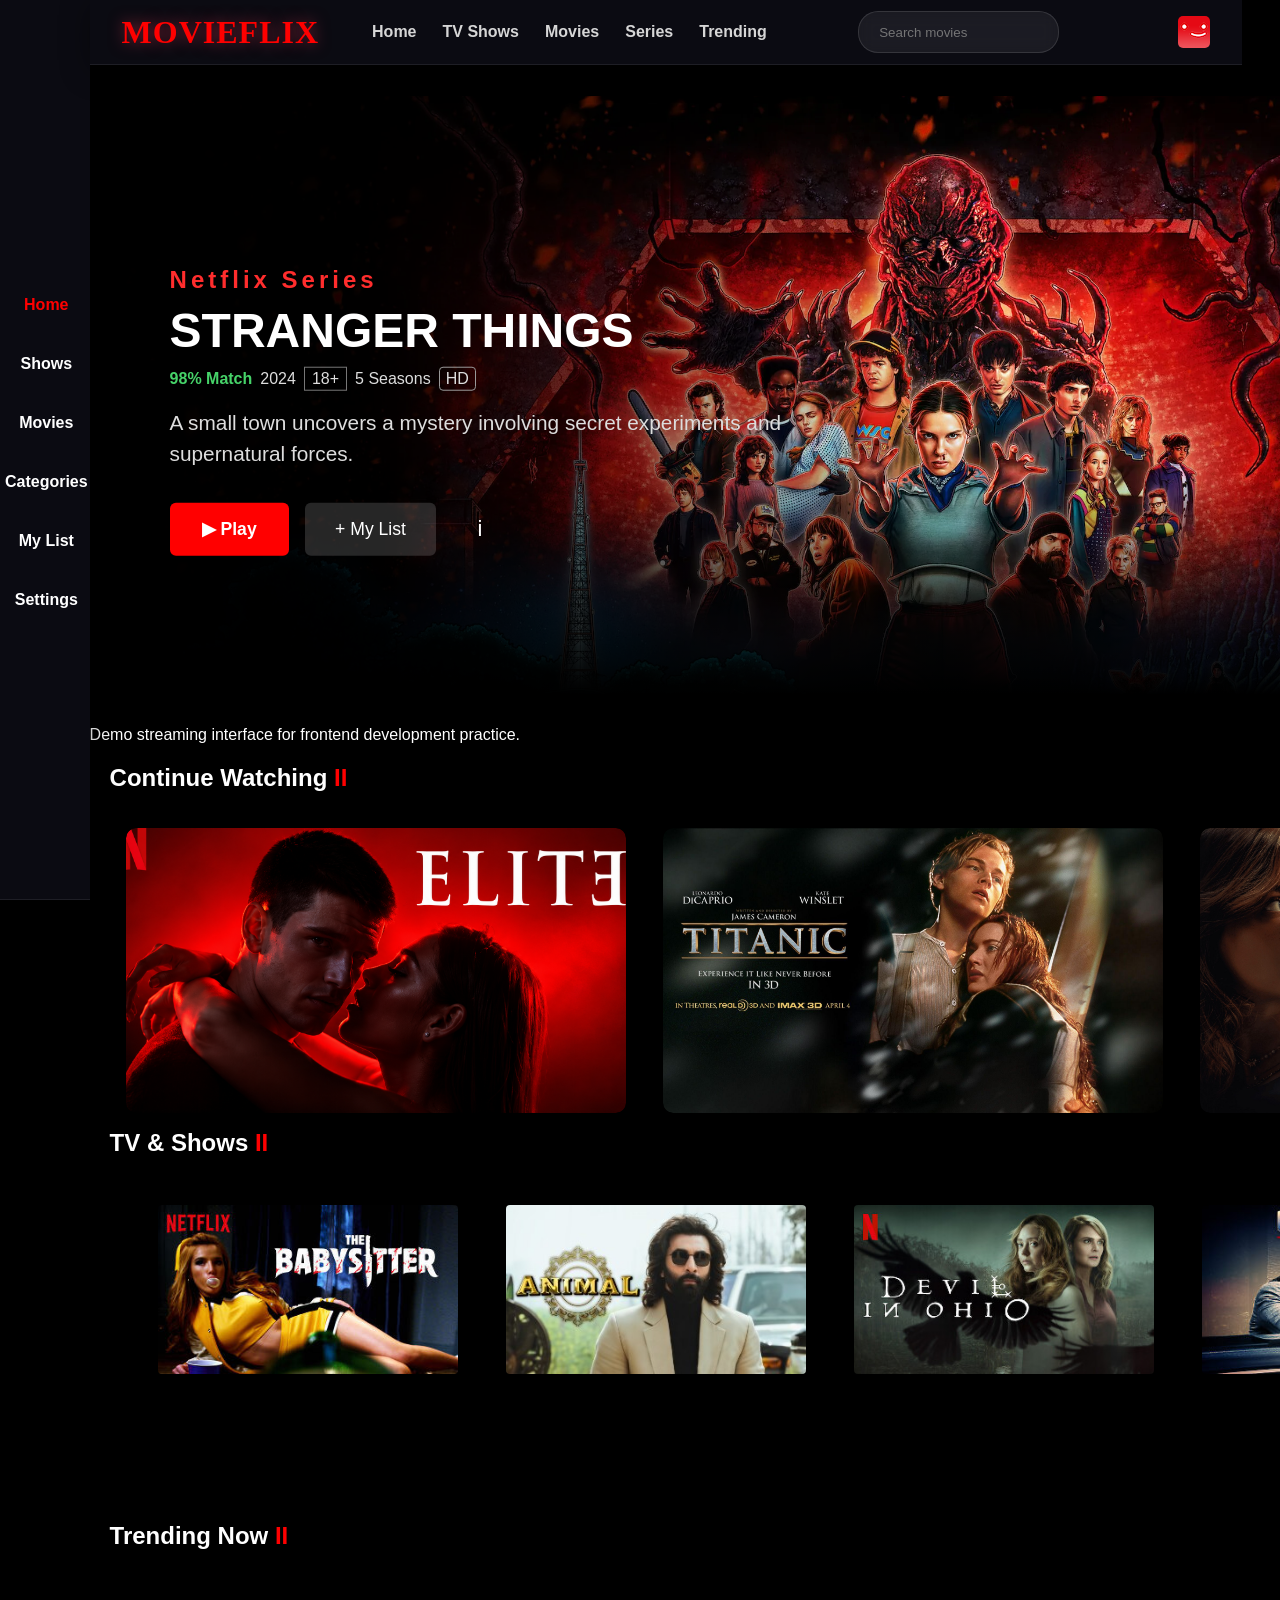
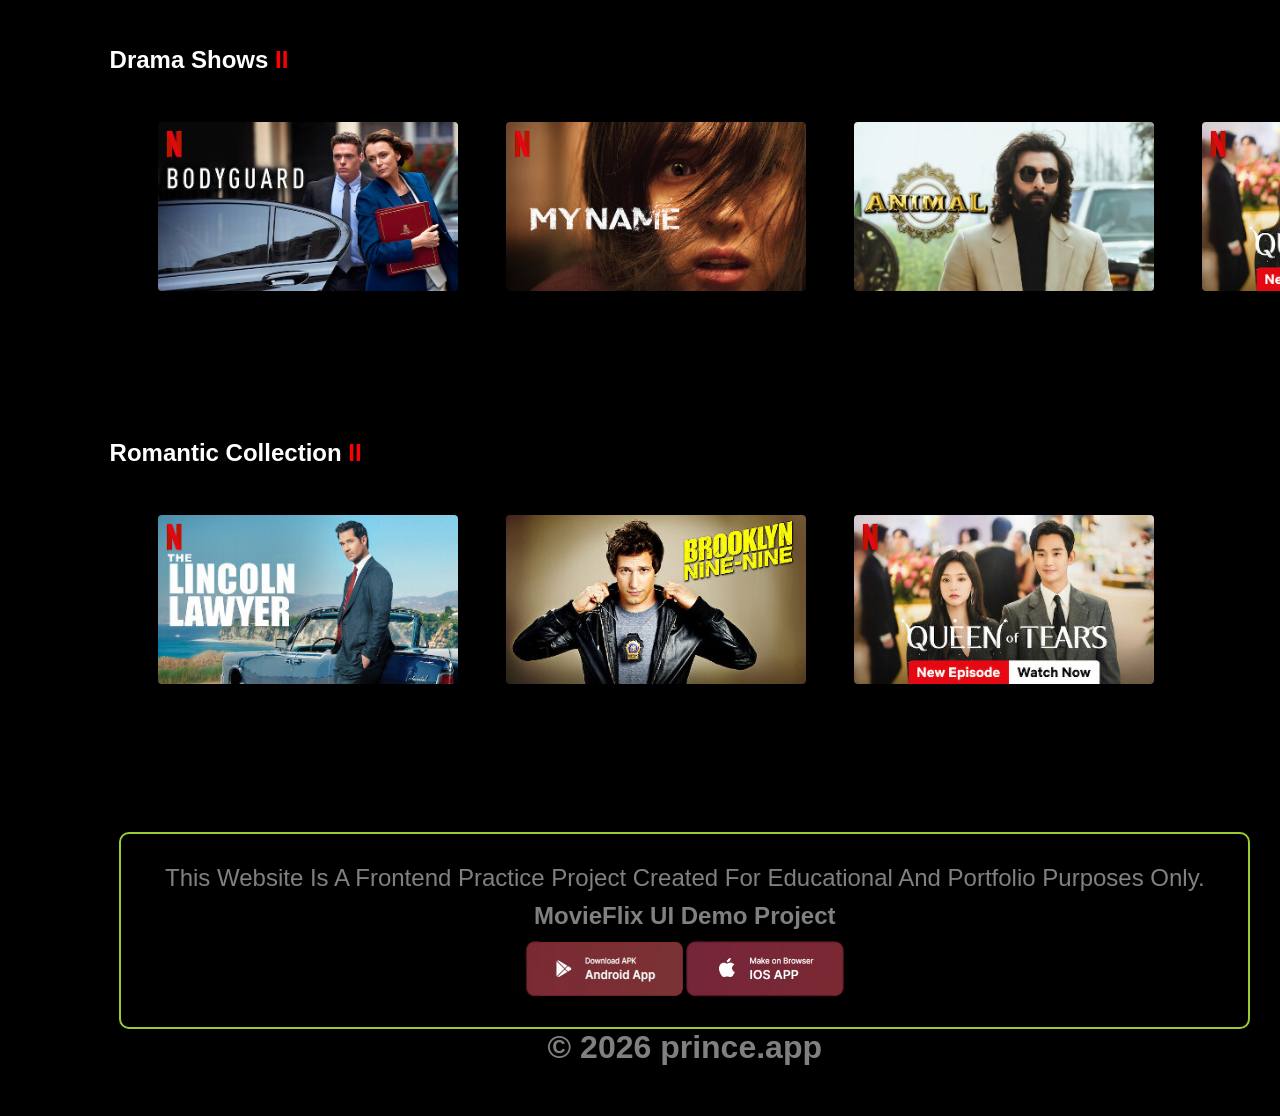
==== commit c1b8b795: "sab kukh ache se mange kiya h" ====
--- a/start.html
+++ b/start.html
@@ -1,4 +1,3 @@
-<<<<<<< HEAD
 <!doctype html>
 <html lang="en">
   <head>
@@ -199,205 +198,3 @@
     <script src="start.js"></script>
   </body>
 </html>
-=======
-<!doctype html>
-<html lang="en">
-  <head>
-    <meta charset="UTF-8" />
-    <meta name="viewport" content="width=device-width, initial-scale=1.0" />
-    <title>MovieFlix - Streaming UI</title>
-
-    <link rel="stylesheet" href="start.css" />
-
-    <link
-      rel="stylesheet"
-      href="https://cdnjs.cloudflare.com/ajax/libs/font-awesome/7.0.1/css/all.min.css"
-      integrity="sha512-2SwdPD6INVrV/lHTZbO2nodKhrnDdJK9/kg2XD1r9uGqPo1cUbujc+IYdlYdEErWNu69gVcYgdxlmVmzTWnetw=="
-      crossorigin="anonymous"
-      referrerpolicy="no-referrer"
-    />
-
-    <link rel="stylesheet" href="media.css" />
-  </head>
-
-  <body>
-    <div class="allbody">
-      <div class="sidemenu">
-        <a href="#">
-          <div class="sidemenuitems active">
-            <i class="fa-solid fa-house-chimney"></i>
-            <p>Home</p>
-          </div>
-        </a>
-
-        <a href="#">
-          <div class="sidemenuitems">
-            <i class="fa-solid fa-tv"></i>
-            <p>Shows</p>
-          </div>
-        </a>
-
-        <a href="#">
-          <div class="sidemenuitems">
-            <i class="fa-solid fa-clapperboard"></i>
-            <p>Movies</p>
-          </div>
-        </a>
-
-        <a href="#">
-          <div class="sidemenuitems">
-            <i class="fa-solid fa-bars"></i>
-            <p>Categories</p>
-          </div>
-        </a>
-
-        <a href="#">
-          <div class="sidemenuitems">
-            <i class="fa-solid fa-plus"></i>
-            <p>My List</p>
-          </div>
-        </a>
-
-        <a href="#">
-          <div class="sidemenuitems">
-            <i class="fa-solid fa-gear"></i>
-            <p>Settings</p>
-          </div>
-        </a>
-      </div>
-
-      <div class="all">
-        <div class="nav">
-          <div class="opt-bar">
-            <div class="logo">MOVIEFLIX</div>
-
-            <div class="opt">
-              <a href="" class="opt active">Home</a>
-              <a href="" class="opt">TV Shows</a>
-              <a href="" class="opt">Movies</a>
-              <a href="" class="opt">Series</a>
-              <a href="" class="opt">Trending</a>
-            </div>
-          </div>
-
-          <div class="searchbar">
-            <div class="searchbox">
-              <i class="fas fa-search"></i>
-              <input type="text" class="search" placeholder="Search movies" />
-            </div>
-          </div>
-
-          <div class="small">
-            <i class="fa-solid fa-bars"></i>
-          </div>
-
-          <div class="red-box">
-            <i class="fa-regular fa-bell"></i>
-            <img src="Attachments/redbox.png" alt="profile" />
-          </div>
-        </div>
-
-        <main>
-          <div class="herocontainer"></div>
-
-          <div class="demo-note">
-            Demo streaming interface for frontend development practice.
-          </div>
-
-          <div class="section">
-            <p class="heading1">
-              Continue Watching <span class="red">II</span>
-            </p>
-
-            <div class="continue-watching"></div>
-
-            <div class="headings">
-              TV & Shows <span class="red">II</span>
-
-              <div class="TVshows container"></div>
-            </div>
-
-            <p class="headings">Trending Now <span class="red">II</span></p>
-
-            <div class="TrendingShows container"></div>
-
-            <p class="headings">Drama Shows <span class="red">II</span></p>
-
-            <div class="dramaShow container"></div>
-
-            <p class="headings">
-              Romantic Collection <span class="red">II</span>
-            </p>
-
-            <div class="loveShow container"></div>
-          </div>
-        </main>
-
-        <div class="end">
-          <div class="end-box">
-            <p>
-              This website is a frontend practice project created for
-              educational and portfolio purposes only.
-            </p>
-
-            <h2>MovieFlix UI Demo Project</h2>
-
-            <div class="end-img">
-              <img src="Attachments/android.png" alt="android app" />
-              <img src="Attachments/ios.png" alt="ios app" />
-            </div>
-          </div>
-
-          <h1>© 2026 prince.app</h1>
-        </div>
-      </div>
-
-      <div class="banneroverlay"></div>
-
-      <div class="banner">
-        <div class="bannercontainer">
-          <div id="video-placeholder"></div>
-
-          <div class="banner-img-container">
-            <div class="banner-img">
-              <img id="bannerImg" src="" alt="Banner" />
-              <div class="overlay"></div>
-            </div>
-
-            <div class="hero-content">
-              <span class="top-title">Featured Series</span>
-
-              <h1 class="bannername">Featured Movie</h1>
-
-              <div class="details">
-                <span class="match">98% Match</span>
-                <span>2024</span>
-                <span class="age">18+</span>
-                <span>4 Seasons</span>
-                <span class="quality">HD</span>
-              </div>
-
-              <p id="bannerDesc">
-                Explore trending movies and shows in this frontend streaming UI
-                project.
-              </p>
-
-              <div class="buttons">
-                <button class="play-btn-banner">▶ Play</button>
-                <button class="list-btn">+ My List</button>
-                <button class="info-btn">i</button>
-              </div>
-            </div>
-          </div>
-
-          <div class="cross">×</div>
-
-          <div class="descriptions" id="dsc"></div>
-        </div>
-      </div>
-    </div>
-
-    <script src="start.js"></script>
-  </body>
-</html>
->>>>>>> 4d144a6 (Fix attachment file paths for GitHub Pages)
--- a/start.css
+++ b/start.css
@@ -1,4 +1,3 @@
-<<<<<<< HEAD
 * {
   margin: 0;
   padding: 0;
@@ -910,916 +909,3 @@
   width: 100vw;
   z-index: 999;
 }
-=======
-* {
-  margin: 0;
-  padding: 0;
-  box-sizing: border-box;
-  font-family: Arial, sans-serif;
-}
-html {
-  width: 100vw;
-}
-
-body {
-  background-color: black;
-  width: 100%;
-  min-height: 100vh;
-  overflow-x: hidden;
-
-  color: white;
-}
-.allbody {
-  display: flex;
-}
-a {
-  text-decoration: none;
-  color: white;
-}
-
-.sidemenu {
-  width: 7%;
-  background: rgba(15, 15, 25, 0.75);
-  backdrop-filter: blur(14px);
-  border-bottom: 1px solid rgba(255, 255, 255, 0.08);
-  box-shadow: 0 5px 30px rgba(0, 0, 0, 0.4);
-  height: 100vh;
-  position: fixed;
-  display: flex;
-  flex-direction: column;
-  justify-content: center;
-  gap: 2rem;
-  z-index: 999;
-  font-weight: 700;
-}
-
-.sidemenuitems {
-  display: flex;
-  flex-direction: column;
-  justify-content: center;
-  align-items: center;
-  gap: 5px;
-  padding: 2px;
-  margin-left: 3px;
-  cursor: pointer;
-  transition: 0.3s all ease;
-}
-
-.sidemenuitems:hover {
-  border-left: 5px solid red;
-  color: red;
-  transform: scale(1.1);
-}
-.sidemenuitems i {
-  font-size: 1rem;
-}
-.active {
-  color: red;
-}
-
-.all {
-  width: 93%;
-
-  margin-left: 7%;
-}
-main {
-  margin-top: 3rem;
-}
-
-.nav {
-  display: flex;
-  justify-content: space-between;
-  align-items: center;
-  height: 3rem;
-  width: 90vw;
-  position: absolute;
-  background: rgba(15, 15, 25, 0.75);
-  backdrop-filter: blur(14px);
-  border-bottom: 1px solid rgba(255, 255, 255, 0.08);
-  box-shadow: 0 5px 30px rgba(0, 0, 0, 0.4);
-  z-index: 10000;
-  padding: 2rem;
-}
-
-.red-box {
-  height: 90%;
-  margin-left: 1rem;
-  border-radius: 10px;
-  display: flex;
-  align-items: center;
-  font-size: 1.7rem;
-  gap: 1rem;
-}
-
-.red-box img {
-  border-radius: 5px;
-}
-
-.red-box img:hover {
-  box-shadow: 0 0 20px rgba(168, 85, 247, 0.6);
-  transform: scale(1.05);
-}
-
-.logo {
-  font-size: 2rem;
-  color: red;
-  text-shadow: 0 0 15px rgba(255, 59, 92, 0.5);
-  font-weight: 900;
-  font-family: "Bebas Neue";
-
-  font-style: normal;
-  letter-spacing: 1px;
-  margin-right: 3rem;
-}
-.small {
-  display: none;
-}
-
-.opt-bar {
-  display: flex;
-  align-items: center;
-}
-
-.opt-bar a {
-  text-decoration: none;
-  margin: 5px;
-  font-size: 1rem;
-  font-weight: 600;
-  color: #d6d6d6;
-  transition: 0.3s;
-}
-
-.opt-bar a:hover {
-  border-bottom: 2px solid red;
-}
-
-.searchbox {
-  display: flex;
-  align-items: center;
-  gap: 5px;
-  padding: 10px;
-  border-radius: 20px;
-  background: rgba(255, 255, 255, 0.06);
-  border: 1px solid rgba(255, 255, 255, 0.12);
-  color: white;
-  backdrop-filter: blur(8px);
-  margin: 0.5rem;
-}
-.opt {
-  display: flex;
-  gap: 1rem;
-}
-
-.search {
-  background: transparent;
-  border: none;
-  color: aliceblue;
-  height: 20px;
-  width: 100%;
-  padding-left: 5px;
-  outline: none;
-}
-* {
-  margin: 0;
-  padding: 0;
-  box-sizing: border-box;
-}
-.section {
-  margin-left: 20px;
-}
-.red {
-  color: red;
-  font-weight: 900;
-}
-
-/* HERO */
-
-.herocontainer {
-  width: 100%;
-  display: flex;
-  overflow-x: auto; /* hidden ki jagah auto ya scroll responsive ke liye */
-  scroll-snap-type: x mandatory; /* Slider smooth banane ke liye */
-  scrollbar-width: none;
-}
-
-.hero {
-  margin-top: 3rem;
-  width: 100%; /* 100vw se better hai */
-  height: 70vh; /* Thodi height badha sakte hain better look ke liye */
-  position: relative;
-  flex-shrink: 0;
-  scroll-snap-align: start;
-}
-#video-placeholder {
-  position: absolute; /* Video image ke upar float honi chahiye */
-  top: 0;
-  left: 0;
-  width: 100%;
-  height: 100%;
-  z-index: 100; /* Isse video sabse upar rahegi */
-  display: none;
-  background: black;
-}
-
-.banner-img-container {
-  position: relative;
-  z-index: 10;
-  transition: opacity 0.3s ease; /* Smoothly gayab hone ke liye */
-}
-/* IMAGE */
-
-.hero img {
-  width: 100%;
-  height: 100%;
-  object-fit: cover;
-}
-
-/* OVERLAY */
-
-.overlay {
-  position: absolute;
-  inset: 0;
-  margin: 0;
-
-  background:
-    linear-gradient(
-      to right,
-      rgba(0, 0, 0, 0.95) 15%,
-      rgba(0, 0, 0, 0.4) 45%,
-      transparent 70%
-    ),
-    linear-gradient(to top, rgba(0, 0, 0, 1) 5%, transparent 40%);
-}
-
-/* CONTENT */
-
-.hero-content {
-  position: absolute;
-  top: 50%;
-  left: 5rem;
-
-  transform: translateY(-50%);
-
-  width: 40rem;
-  color: white;
-
-  z-index: 5;
-}
-
-/* SMALL TITLE */
-
-.top-title {
-  color: #ff2d2d;
-  letter-spacing: 4px;
-  font-size: 1.5rem;
-  margin-top: 5px;
-  font-weight: bold;
-}
-
-/* MAIN TITLE */
-
-.hero-content h1 {
-  font-size: 3rem;
-  line-height: 0.9;
-
-  padding: 15px 0;
-
-  font-weight: 900;
-}
-
-/* DETAILS */
-
-.details {
-  display: flex;
-  gap: 0.5rem;
-  align-items: center;
-  font-size: 1rem;
-
-  margin-bottom: 1rem;
-
-  color: #ddd;
-}
-
-.match {
-  color: #46d369;
-  font-weight: bold;
-}
-
-.age {
-  border: 1px solid #777;
-  padding: 2px 7px;
-}
-
-.quality {
-  border: 1px solid #999;
-  padding: 2px 6px;
-
-  border-radius: 4px;
-}
-
-/* DESCRIPTION */
-
-.hero-content p {
-  font-size: 1.3rem;
-  line-height: 1.5;
-  color: #ddd;
-  margin-bottom: 2rem;
-}
-
-/* BUTTONS */
-
-.buttons {
-  display: flex;
-  gap: 1rem;
-  align-items: center;
-}
-
-.buttons button {
-  border: none;
-  cursor: pointer;
-
-  transition: 0.3s;
-}
-
-/* PLAY BUTTON */
-
-.play-btn {
-  background: #ff0000;
-  color: white;
-
-  padding: 1rem 2rem;
-
-  font-size: 1.1rem;
-  border-radius: 6px;
-
-  font-weight: bold;
-}
-
-.play-btn:hover {
-  box-shadow: 0 0 20px rgba(255, 2, 2, 0.4);
-  transform: scale(1.05);
-}
-
-/* LIST BUTTON */
-
-.list-btn {
-  background: rgba(255, 255, 255, 0.15);
-  color: white;
-
-  padding: 1rem 1.9rem;
-
-  font-size: 1.1rem;
-
-  border-radius: 6px;
-}
-
-.list-btn:hover {
-  box-shadow: 0 0 20px rgba(255, 2, 2, 0.4);
-  transform: scale(1.05);
-}
-
-/* INFO BUTTON */
-
-.info-btn {
-  width: 55px;
-  height: 55px;
-
-  border-radius: 50%;
-
-  background: transparent;
-  color: white;
-
-  border: 2px solid rgba(255, 255, 255, 0.5);
-
-  font-size: 22px;
-}
-
-.info-btn:hover {
-  background: white;
-  color: black;
-}
-
-/* RESPONSIVE */
-
-.heading1 {
-  font-size: 1.5rem;
-  font-weight: 800;
-  margin: 20px 0;
-}
-
-.headings {
-  font-size: 1.5rem;
-  font-weight: 800;
-  margin: 0;
-}
-
-.continue-watching {
-  margin-top: 10px;
-  display: flex;
-  overflow: auto;
-  scrollbar-width: none;
-  gap: 5px;
-}
-
-.play {
-  position: absolute;
-  bottom: 0;
-  height: 100%;
-  width: 100%;
-  background-color: rgba(0, 0, 0, 0.4);
-  display: flex;
-  align-items: end;
-  visibility: hidden;
-}
-
-.play-bton {
-  display: flex;
-  gap: 1rem;
-  align-items: center;
-  margin: 0.8rem;
-}
-
-.play-btn-banner {
-  background: #ff0000;
-  color: white;
-
-  padding: 1rem 2rem;
-
-  font-size: 1.1rem;
-  border-radius: 6px;
-
-  font-weight: bold;
-}
-
-.play-bton button {
-  border: none;
-  cursor: pointer;
-
-  transition: 0.3s;
-}
-
-.play-btn p {
-  text-transform: capitalize;
-  font-size: 25px;
-  color: white;
-}
-
-.play-btn button {
-  width: 50px;
-  height: 50px;
-  font-size: 25px;
-  border-radius: 10px;
-  background-color: whitesmoke;
-  margin-bottom: 20px;
-  border: none;
-}
-
-.play-btn button:hover {
-  background-color: #181818;
-  border: 2px solid whitesmoke;
-  color: whitesmoke;
-}
-.Continue-box {
-  width: 500px;
-  border-radius: 10px;
-  flex-shrink: 0;
-  margin: 10px;
-  transition: 0.5s ease;
-  position: relative;
-  margin: 1rem;
-  position: relative;
-  overflow: hidden;
-}
-
-.Continue-box:hover {
-  transform: scale(1.05);
-  box-shadow: 0 0 20px rgba(168, 85, 247, 0.4);
-}
-
-.history {
-  position: absolute;
-  inset: 0;
-
-  background: linear-gradient(to top, rgba(0, 0, 0, 0.95), rgba(0, 0, 0, 0.05));
-
-  display: flex;
-  align-items: end;
-
-  padding: 20px;
-
-  opacity: 0;
-  transition: 1s ease;
-}
-
-/* hover parent pe */
-.Continue-box:hover .history {
-  opacity: 1;
-}
-
-.history-content {
-  width: 100%;
-  transform: translateY(35px);
-  transition: 0.4s ease;
-}
-
-.Continue-box:hover .history-content {
-  transform: translateY(0);
-}
-
-.history-content h2 {
-  color: white;
-  font-size: 1.5rem;
-  margin-bottom: 0.5rem;
-}
-.history-content h5 {
-  margin-bottom: 0.4rem;
-}
-
-.btns {
-  display: flex;
-  gap: 10px;
-}
-
-.btns button {
-  border: none;
-  padding: 10px 16px;
-  border-radius: 50px;
-
-  background: rgba(255, 255, 255, 0.08);
-  border: 1px solid rgba(255, 255, 255, 0.15);
-  color: white;
-  backdrop-filter: blur(10px);
-
-  font-size: 0.8rem;
-
-  cursor: pointer;
-  transition: 0.3s;
-}
-
-.btns button:hover {
-  box-shadow: 0 0 20px rgba(168, 85, 247, 0.6);
-
-  transform: scale(1.08);
-}
-
-.Continue-box img {
-  height: 100%;
-  width: 100%;
-  object-fit: cover;
-  border-radius: 10px;
-}
-
-.end-img {
-  display: flex;
-  justify-content: center;
-}
-
-.end-img img {
-  width: 30%;
-}
-
-.end-box {
-  border: 2px solid yellowgreen;
-  border-radius: 10px;
-  padding: 30px;
-  width: 95%;
-  display: flex;
-  flex-direction: column;
-  align-items: center;
-  justify-content: center;
-  margin: 25px;
-  gap: 10px;
-  margin: auto;
-}
-
-.end {
-  text-align: center;
-  color: grey;
-  margin-bottom: 50px;
-}
-
-.end-box p {
-  font-size: 1.5rem;
-  text-transform: capitalize;
-}
-
-.end-box h1 {
-  font-size: 2rem;
-}
-
-/* Container styling */
-.container {
-  display: flex;
-  flex-wrap: nowrap;
-  /* Taaki cards next line mein aa sakein */
-  gap: 3rem;
-  padding: 3rem;
-  background-color: b(10, 10, 10);
-  overflow-x: scroll;
-  scrollbar-width: none;
-  scroll-behavior: smooth;
-  z-index: 1;
-  overflow-y: visible;
-  overflow-x: auto;
-}
-
-/* Har card ki styling */
-.item {
-  width: 300px;
-  position: relative;
-  cursor: pointer;
-  transition: transform 0.3s ease;
-  flex-shrink: 0;
-  z-index: 0;
-  margin-bottom: 100px;
-  display: flex;
-  justify-content: space-between;
-}
-
-.item img {
-  width: 100%;
-  border-radius: 4px;
-  display: block;
-}
-
-/* Hover effect */
-.item:hover {
-  transform: scale(1.2);
-  z-index: 999;
-  box-shadow: 0 0 20px rgba(168, 85, 247, 0.3);
-}
-
-/* Panel hidden by default */
-.panel {
-  display: none;
-  position: absolute;
-  /* Layout shift rokne ke liye */
-  top: 100%;
-  /* Image ke thik niche se shuru hoga */
-  left: 0;
-  width: 100%;
-  /* Card jitni hi width rahegi */
-  background: linear-gradient(135deg, #2b124c, #1a1a2e, #0f0f1a);
-  z-index: 5;
-  /* Taaki niche wali row ke upar dikhe */
-  border-radius: 0 0 4px 4px;
-
-  padding: 1rem;
-  height: 90px;
-  box-shadow: 5px 5px 20px rgba(168, 85, 247, 0.2);
-  transform: scale(1.04);
-}
-
-.item:hover .panel {
-  display: block;
-  display: flex;
-  flex-direction: column;
-}
-
-/* Buttons inside panel */
-.pnl-btn {
-  display: flex;
-  gap: 0.5rem;
-  margin-bottom: 8px;
-}
-
-.pnl-btn button {
-  cursor: pointer;
-  border: none;
-  border-radius: 10px;
-  width: 2rem;
-  height: 2rem;
-  font-size: 1rem;
-  padding: 8px;
-  font-weight: bold;
-  display: flex;
-  justify-content: center;
-  align-items: center;
-  text-align: center;
-  transition: 0.3s all ease;
-  background: rgba(255, 255, 255, 0.08);
-  border: 1px solid rgba(255, 255, 255, 0.15);
-  color: white;
-  backdrop-filter: blur(10px);
-}
-
-.pnl-btn button:hover {
-  box-shadow: 0 0 20px rgba(168, 85, 247, 0.6);
-  transform: scale(1.05);
-}
-
-/* Info and Category styling */
-.info {
-  font-size: 0.7rem;
-  margin-bottom: 5px;
-  color: #e5e5e5;
-}
-
-.category {
-  margin: 2px;
-  font-size: 0.5rem;
-  color: #808080;
-}
-
-.banner {
-  display: block;
-  margin-top: 5vh;
-
-  width: 80%;
-  position: fixed;
-  top: -500vh;
-  left: 10%;
-  right: 10;
-  background-color: #000000;
-  margin: auto;
-  z-index: 999;
-  transition: 0.5s all ease;
-  scrollbar-width: none;
-  height: 90vh;
-  /* Ya koi specific height */
-  overflow-y: scroll;
-}
-
-.banner-img {
-  background-color: #181818;
-  height: 100%;
-  position: relative;
-  object-fit: contain;
-}
-
-.banner-img img {
-  width: 100%;
-  height: 100%;
-  opacity: 0.7;
-}
-
-.banner-btn {
-  position: absolute;
-  bottom: 10px;
-  z-index: 1000;
-  left: 20px;
-  display: flex;
-  gap: 0.5rem;
-}
-
-.cross {
-  position: absolute;
-  top: 1rem;
-  right: 1rem;
-  background-color: #000000;
-  padding: 0.5rem;
-  width: 2rem;
-  height: 2rem;
-  display: flex;
-  align-items: center;
-  justify-content: center;
-  transition: 0.2s all;
-  border-radius: 50%;
-  font-size: 2rem;
-  z-index: 1000;
-}
-
-.cross:hover {
-  cursor: pointer;
-  border: 1.5px solid white;
-}
-
-.banner-btn button {
-  cursor: pointer;
-  border: none;
-  font-size: 1.5rem;
-  font-weight: bold;
-  transition: 0.3s all ease-in;
-}
-
-.bnbtn {
-  padding-left: 10px;
-  padding-right: 10px;
-}
-
-.descriptions {
-  background-color: #181818;
-  display: flex;
-  gap: 1rem;
-  width: 100%;
-  padding: 1rem;
-}
-
-.left {
-  display: flex;
-  flex-direction: column;
-  gap: 10px;
-}
-
-#match {
-  color: green;
-  font-size: 1.2rem;
-  font-weight: 700;
-  margin: 1px;
-}
-
-#matchpop {
-  color: green;
-  font-size: 0.7rem;
-  font-weight: 700;
-  margin: 1px;
-}
-
-.ua {
-  color: white;
-  border: 0.5px solid white;
-  padding: 2px;
-  margin: 1px;
-  font-size: 0.5rem;
-  font-weight: 400;
-}
-
-.qlty {
-  border: 1px solid silver;
-  font-size: 0.5rem;
-  padding: 1px;
-  margin: 1px;
-  padding: 0.2rem;
-  font-weight: 400;
-}
-
-.right {
-  display: flex;
-
-  gap: 1rem;
-}
-
-.open {
-  top: 4rem;
-}
-
-.name {
-  font-weight: 900;
-  font-style: oblique;
-  color: bisque;
-}
-
-.stop-scrolling {
-  height: 100vh;
-  overflow: hidden;
-}
-
-/* Container alignment */
-.right {
-  display: flex;
-  flex-direction: row;
-  gap: 2rem;
-  color: #fff;
-}
-
-/* Unique headings for movie labels */
-.movie-info-title {
-  color: #ffb400; /* Subtle Gold/Yellow */
-  font-size: 1.1rem;
-  font-weight: 600;
-
-  text-transform: uppercase;
-}
-
-/* Unique paragraph style for the data */
-.movie-info-text {
-  color: #dfdfdf;
-  font-size: 1rem;
-}
-
-/* Year aur Rating ko ek line mein laane ke liye */
-.movie-stats-row {
-  display: flex;
-  gap: 30px;
-
-  border-top: 1px solid rgba(255, 255, 255, 0.1);
-}
-
-.stats-item {
-  display: flex;
-  gap: 1rem;
-  margin-top: 1rem;
-}
-
-/* Specific styling for rating value */
-#rating {
-  font-weight: bold;
-  color: #ffd700;
-}
-
-.banneroverlay {
-  visibility: hidden;
-  position: fixed;
-  background:
-    linear-gradient(
-      to right,
-      rgba(0, 0, 0, 0.7) 100%,
-
-      transparent 70%
-    ),
-    linear-gradient(to top, rgba(0, 0, 0, 1) 5%, transparent 40%);
-  height: 100vh;
-  width: 100vw;
-  z-index: 999;
-}
->>>>>>> 4d144a6 (Fix attachment file paths for GitHub Pages)
--- a/media.css
+++ b/media.css
@@ -1,4 +1,3 @@
-<<<<<<< HEAD
 /* =========================
    RESPONSIVE DESIGN
 ========================= */
@@ -343,349 +342,3 @@
     font-size: 1.2rem;
   }
 }
-=======
-/* =========================
-   RESPONSIVE DESIGN
-========================= */
-
-@media (max-width: 1200px) {
-  .hero-content {
-    width: 32rem;
-  }
-
-  .hero-content h1 {
-    font-size: 2.5rem;
-  }
-
-  .container {
-    gap: 2rem;
-  }
-
-  .item {
-    width: 260px;
-  }
-}
-
-/* =========================
-   TABLET
-========================= */
-
-@media (max-width: 992px) {
-  .sidemenu {
-    width: 10%;
-  }
-
-  .all {
-    width: 90%;
-    margin-left: 10%;
-  }
-
-  .hero {
-    height: 60vh;
-  }
-
-  .hero-content {
-    left: 2rem;
-    width: 28rem;
-  }
-
-  .hero-content h1 {
-    font-size: 2.2rem;
-  }
-
-  .hero-content p {
-    font-size: 1rem;
-  }
-
-  .buttons {
-    flex-wrap: wrap;
-  }
-
-  .container {
-    padding: 2rem;
-  }
-
-  .item {
-    width: 220px;
-  }
-
-  .descriptions {
-    flex-direction: column;
-  }
-
-  .right {
-    flex-direction: column;
-  }
-
-  .banner {
-    width: 95%;
-    left: 2.5%;
-  }
-
-  .nav {
-    width: 85%;
-  }
-}
-
-/* =========================
-   MOBILE
-========================= */
-
-@media (max-width: 768px) {
-  .allbody {
-    flex-direction: column;
-  }
-
-  .sidemenu {
-    width: 100%;
-    height: 70px;
-    bottom: 0;
-    top: auto;
-    flex-direction: row;
-    justify-content: space-around;
-    padding: 10px;
-    z-index: 99999;
-    border-top: 1px solid #222;
-  }
-
-  .sidemenuitems {
-    margin: 0;
-    font-size: 0.7rem;
-    border: none;
-  }
-
-  .sidemenuitems:hover {
-    border: none;
-  }
-
-  .sidemenuitems i {
-    font-size: 1.2rem;
-  }
-
-  .all {
-    width: 100%;
-    margin-left: 0;
-    padding-bottom: 90px;
-  }
-
-  .nav {
-    width: 100%;
-    padding: 0 1rem;
-  }
-
-  .opt-bar {
-    display: inline-block;
-  }
-
-  .opt-bar a {
-    display: none;
-  }
-
-  .searchbox {
-    margin-right: 0%;
-  }
-
-  .hero {
-    height: 85vh;
-  }
-
-  .overlay {
-    background: linear-gradient(
-      to top,
-      rgba(0, 0, 0, 1) 15%,
-      rgba(0, 0, 0, 0.6) 50%,
-      transparent 100%
-    );
-  }
-
-  .hero-content {
-    width: 90%;
-    left: 1rem;
-    bottom: 2rem;
-    top: auto;
-    transform: none;
-  }
-
-  .hero-content h1 {
-    font-size: 2rem;
-  }
-
-  .hero-content p {
-    font-size: 0.95rem;
-    line-height: 1.4;
-  }
-
-  .details {
-    flex-wrap: wrap;
-    font-size: 0.9rem;
-  }
-
-  .buttons {
-    gap: 0.5rem;
-  }
-
-  .play-btn,
-  .list-btn {
-    padding: 0.8rem 1.2rem;
-    font-size: 0.9rem;
-  }
-
-  .info-btn {
-    width: 45px;
-    height: 45px;
-    font-size: 18px;
-  }
-
-  .heading1,
-  .headings {
-    font-size: 1.2rem;
-  }
-
-  .container {
-    padding: 1rem;
-    gap: 1rem;
-  }
-
-  .item {
-    width: 170px;
-    margin-bottom: 70px;
-  }
-
-  .item:hover {
-    transform: scale(1.05);
-  }
-
-  .panel {
-    padding: 0.5rem;
-    height: auto;
-  }
-
-  .info {
-    font-size: 0.6rem;
-  }
-
-  .category {
-    font-size: 0.5rem;
-  }
-
-  .Continue-box {
-    width: 280px;
-  }
-
-  .play-btn-banner {
-    padding: 0.7rem 1rem;
-    font-size: 0.9rem;
-  }
-
-  .banner {
-    width: 90%;
-    left: 0;
-    height: 100vh;
-    border-radius: 0;
-    margin-left: 5%;
-  }
-
-  .banner-img {
-    height: 300px;
-  }
-
-  .banner-img img {
-    object-fit: cover;
-  }
-
-  .banner-btn {
-    left: 10px;
-    bottom: 10px;
-  }
-
-  .banner-btn button {
-    font-size: 1rem;
-  }
-
-  .descriptions {
-    font-size: 0.5rem;
-  }
-
-  .movie-stats-row {
-    flex-direction: column;
-    gap: 0;
-  }
-
-  .stats-item {
-    margin-top: 0.5rem;
-  }
-
-  .end-box p {
-  font-size: .5rem;
-  text-transform: capitalize;
-}
-
-.end-box h2 {
-  font-size: 1rem;
-}
-
-.end-box h1{
-  font-size: 1rem;
-} 
-
-
-}
-
-/* =========================
-   SMALL MOBILE
-========================= */
-
-@media (max-width: 480px) {
-  .hero {
-    height: 75vh;
-  }
-
-  .hero-content h1 {
-    font-size: 1.6rem;
-  }
-
-  .hero-content p {
-    font-size: 0.85rem;
-  }
-
-  .top-title {
-    font-size: 1rem;
-  }
-
-  .details {
-    font-size: 0.7rem;
-  }
-
-  .play-btn,
-  .list-btn {
-    padding: 0.7rem 1rem;
-    font-size: 0.8rem;
-  }
-
-  .item {
-    width: 150px;
-  }
-
-  .Continue-box {
-    width: 230px;
-  }
-
-  .searchbox {
-    width: 120px;
-  }
-
-  .search {
-    font-size: 0.8rem;
-  }
-
-  .logo {
-    font-size: 1rem;
-  }
-
-  .cross {
-    width: 1.8rem;
-    height: 1.8rem;
-    font-size: 1.2rem;
-  }
-}
->>>>>>> 4d144a6 (Fix attachment file paths for GitHub Pages)
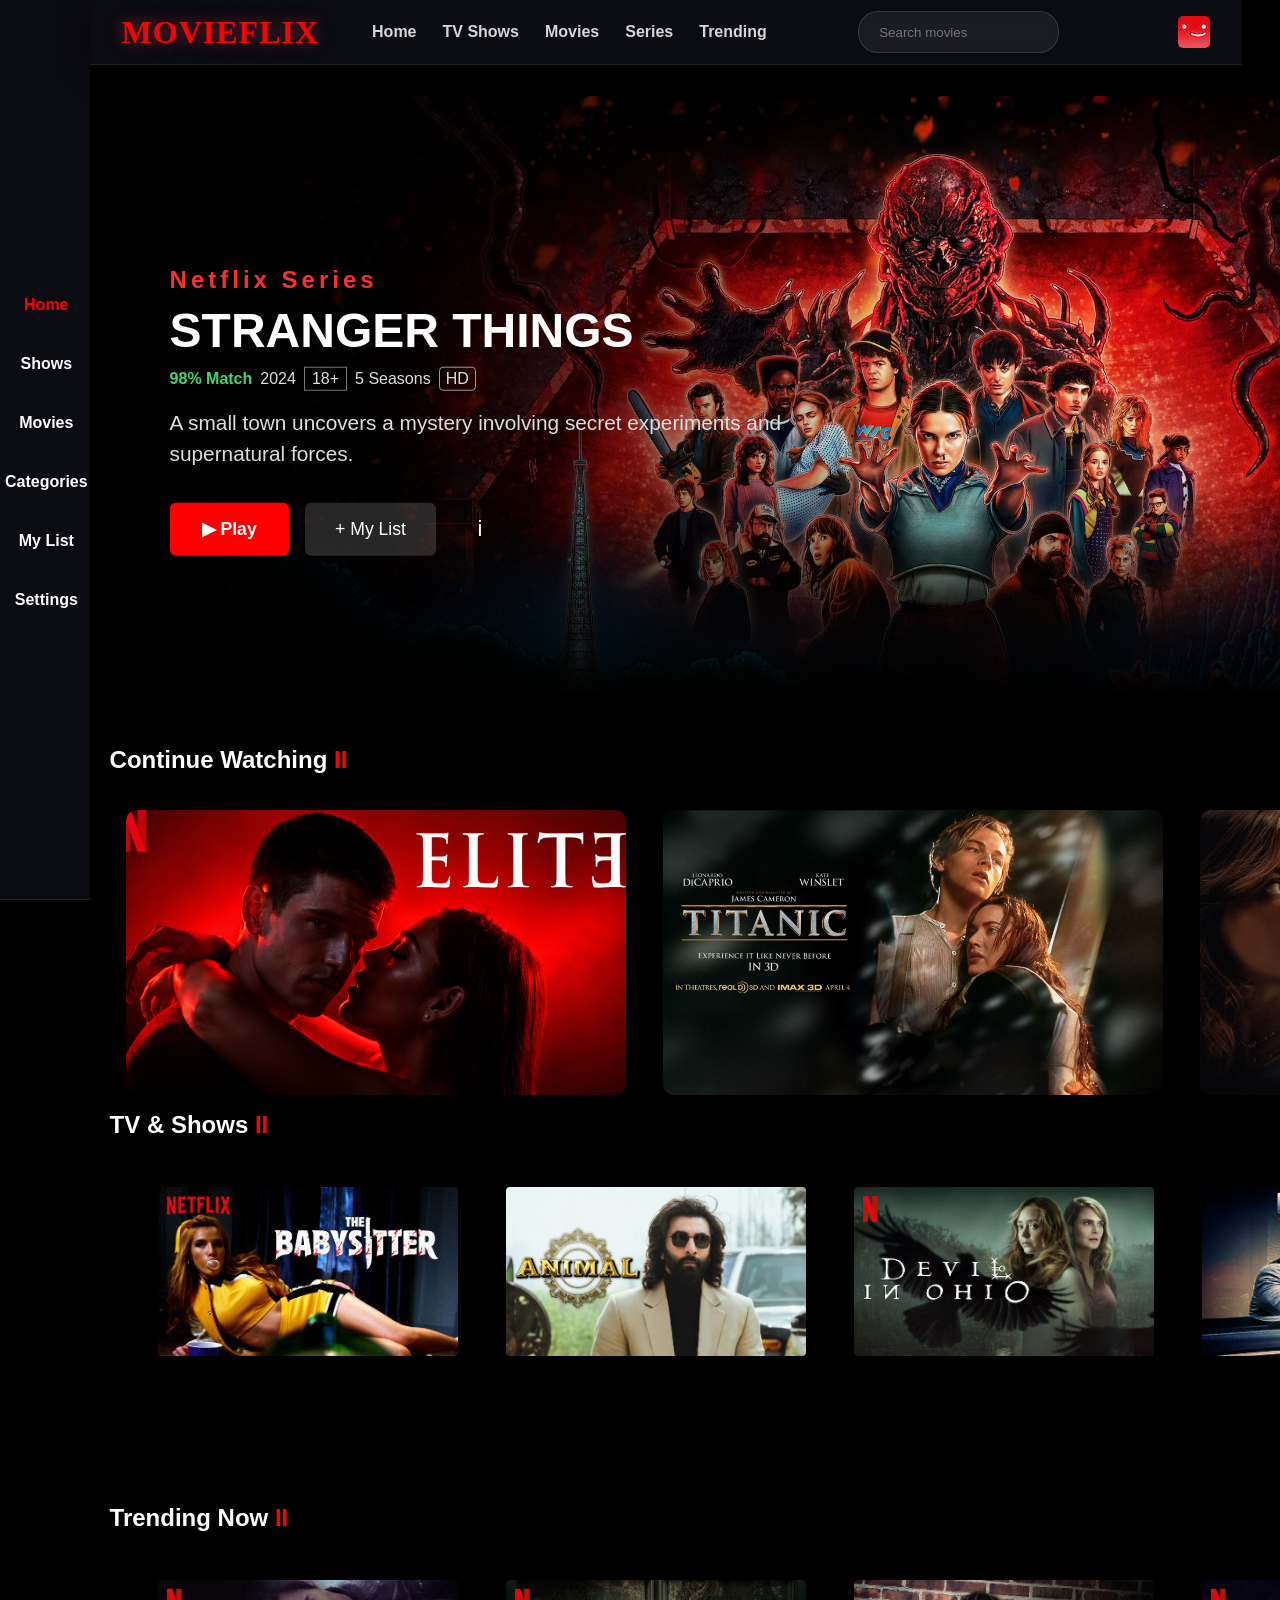
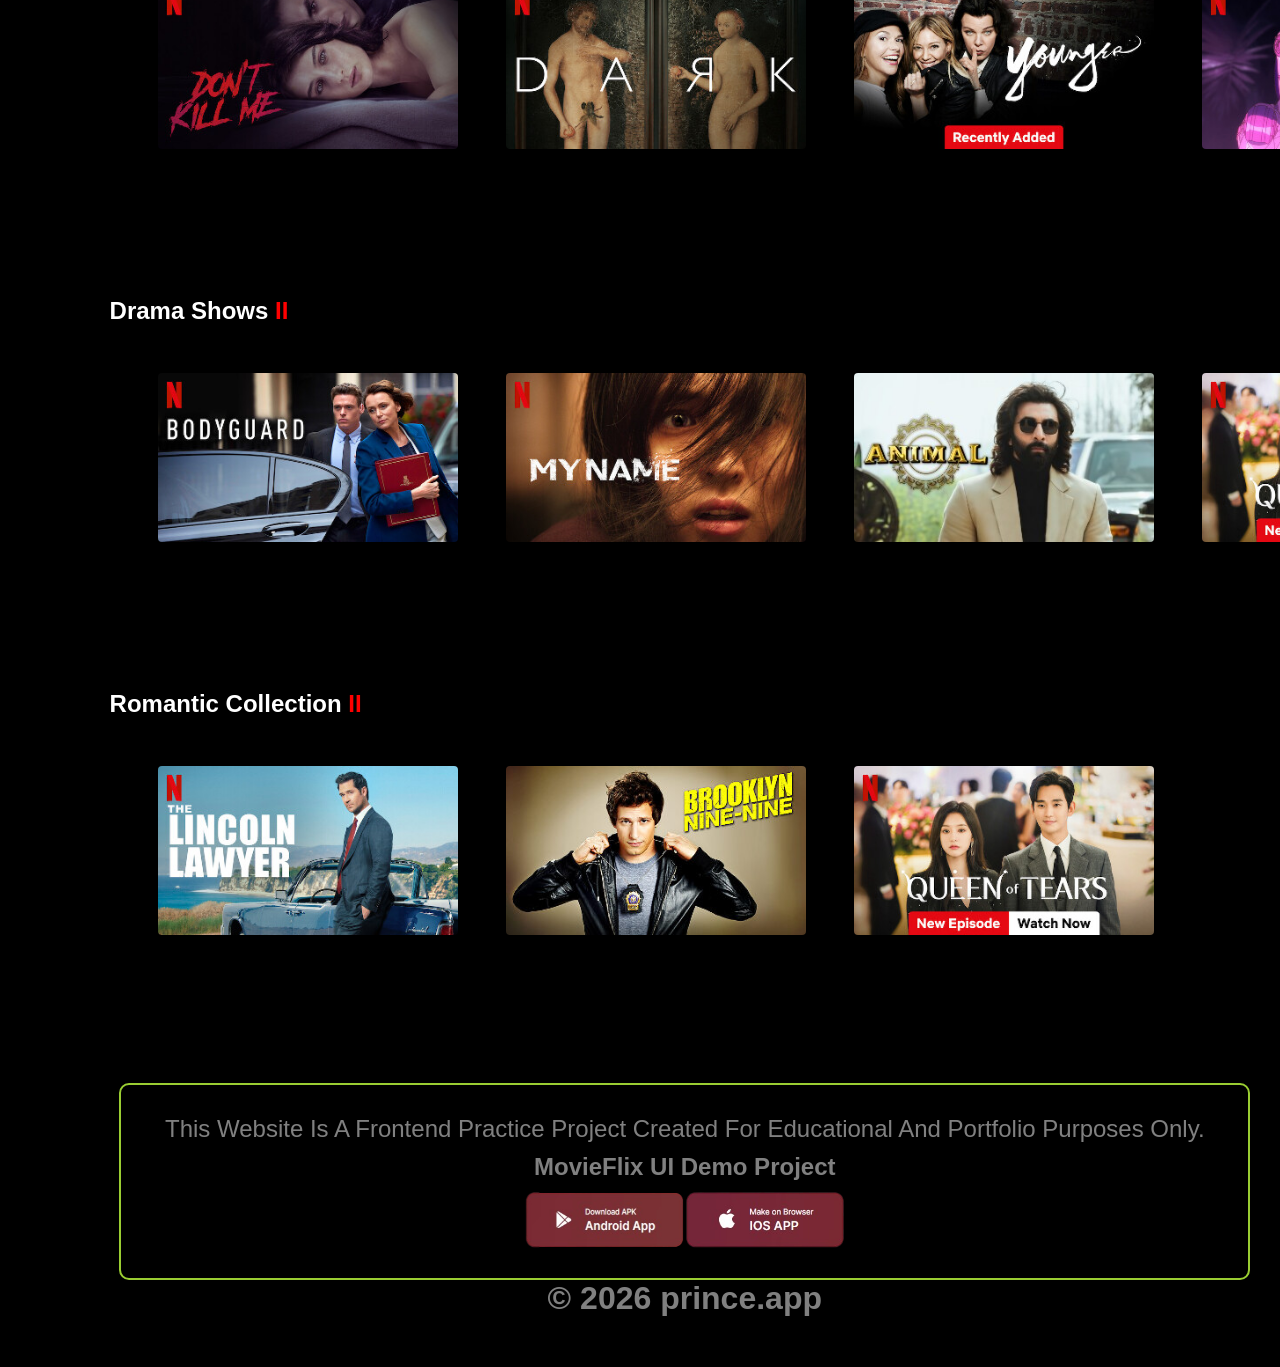
==== commit 831bb70b: "update" ====
--- a/start.html
+++ b/start.html
@@ -98,10 +98,6 @@
         <main>
           <div class="herocontainer"></div>
 
-          <div class="demo-note">
-            Demo streaming interface for frontend development practice.
-          </div>
-
           <div class="section">
             <p class="heading1">
               Continue Watching <span class="red">II</span>
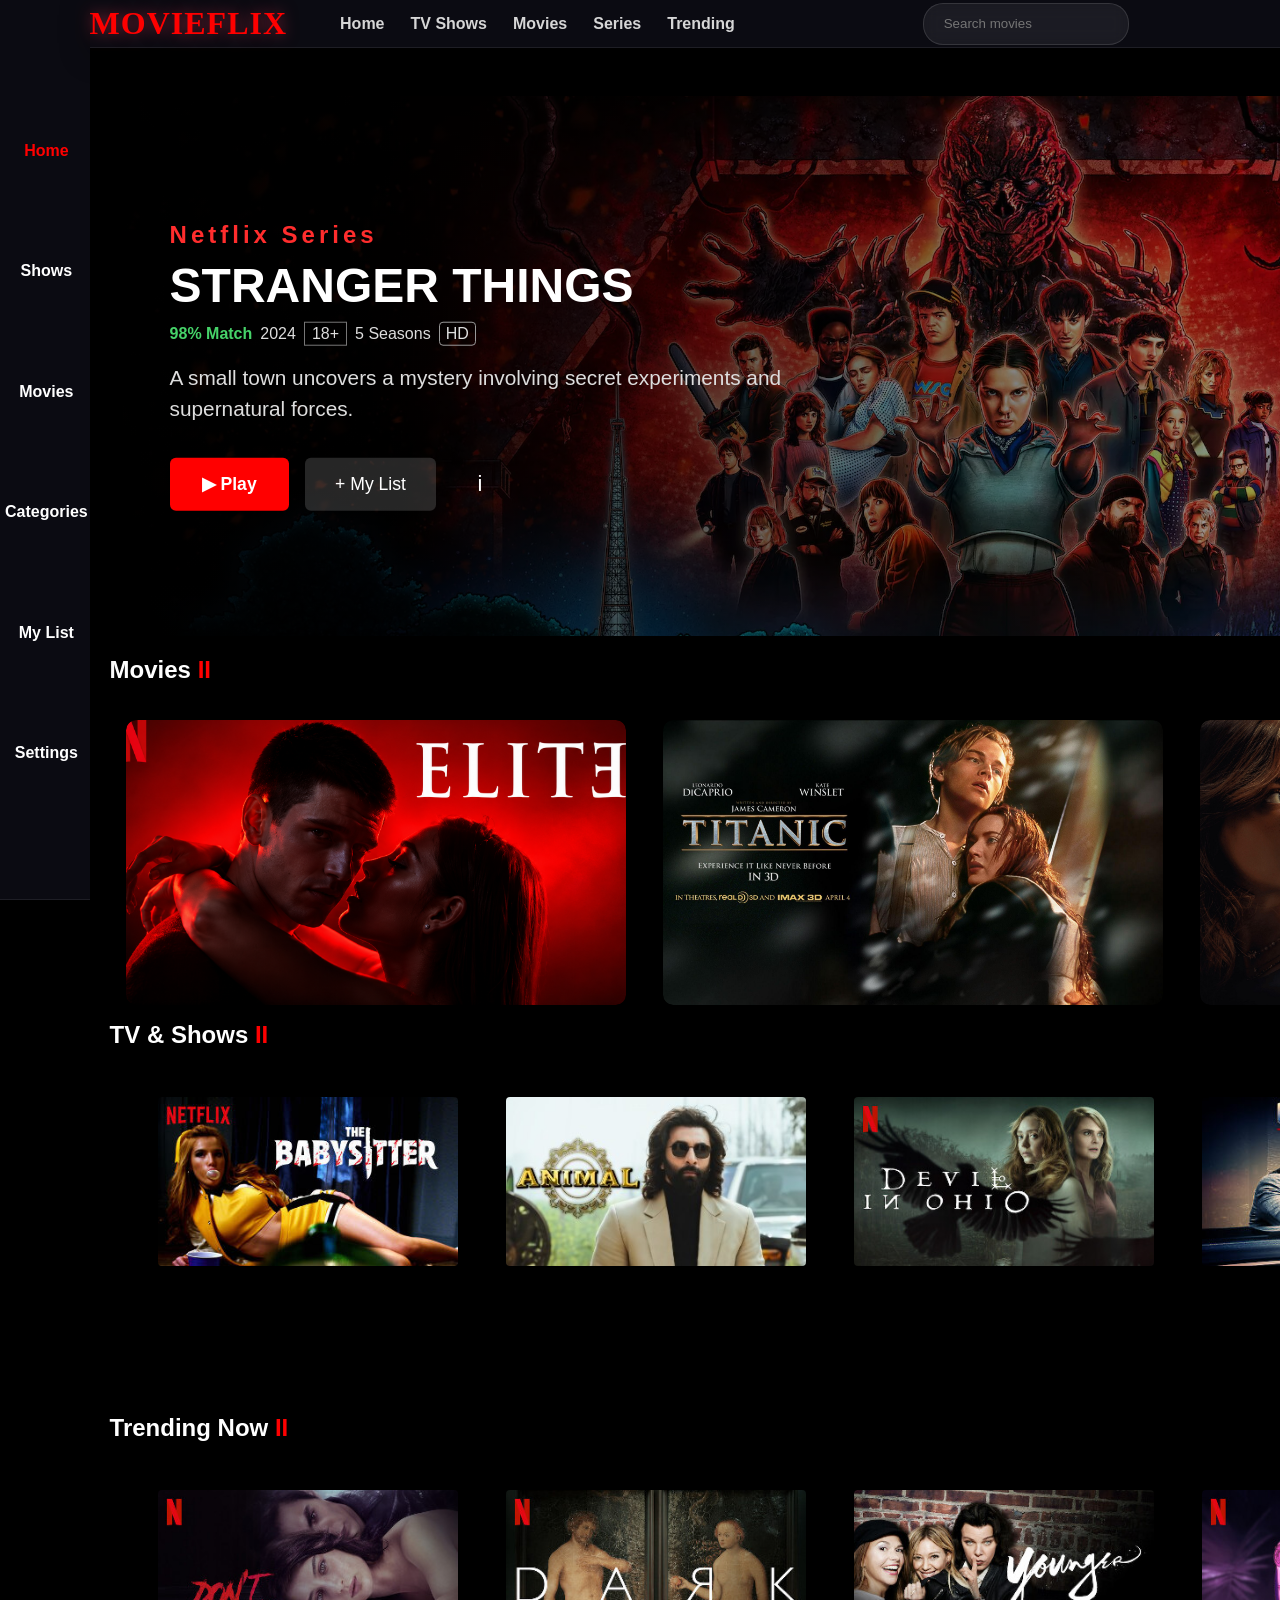
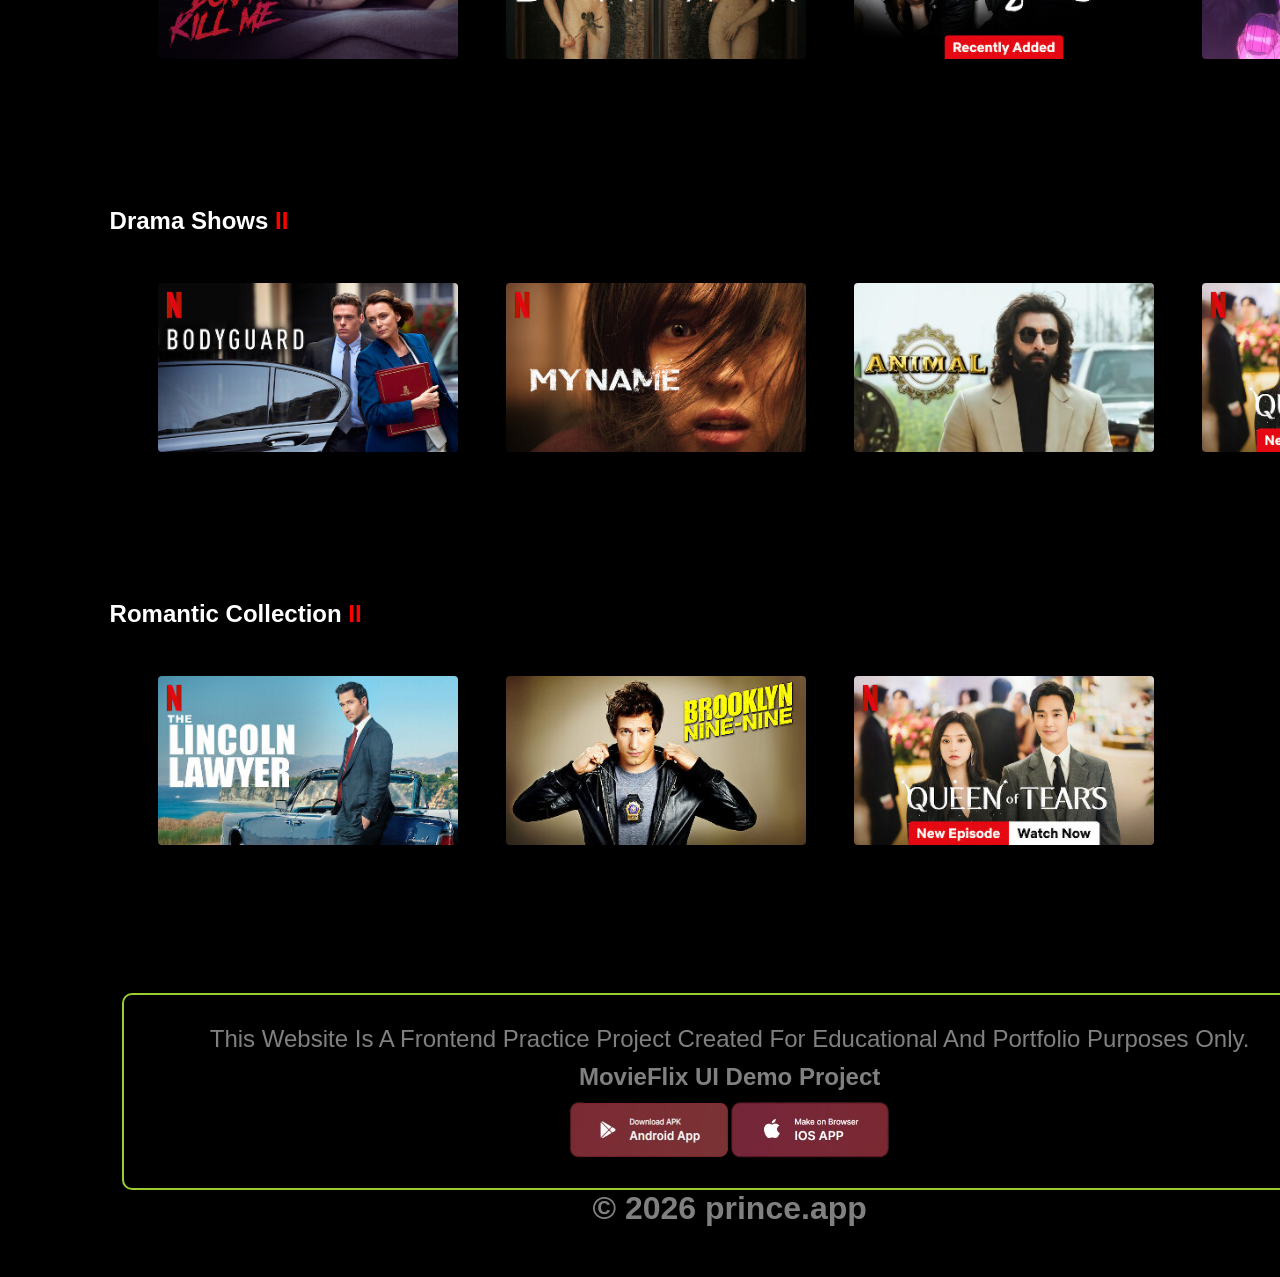
==== commit df975e5b: "FIX SOMETHING" ====
--- a/start.html
+++ b/start.html
@@ -21,47 +21,49 @@
   <body>
     <div class="allbody">
       <div class="sidemenu">
-        <a href="#">
-          <div class="sidemenuitems active">
-            <i class="fa-solid fa-house-chimney"></i>
-            <p>Home</p>
-          </div>
-        </a>
+        <div class="sidemaenu-container">
+          <a href="#">
+            <div class="sidemenuitems active">
+              <i class="fa-solid fa-house-chimney"></i>
+              <p>Home</p>
+            </div>
+          </a>
 
-        <a href="#">
-          <div class="sidemenuitems">
-            <i class="fa-solid fa-tv"></i>
-            <p>Shows</p>
-          </div>
-        </a>
+          <a href="#">
+            <div class="sidemenuitems">
+              <i class="fa-solid fa-tv"></i>
+              <p>Shows</p>
+            </div>
+          </a>
 
-        <a href="#">
-          <div class="sidemenuitems">
-            <i class="fa-solid fa-clapperboard"></i>
-            <p>Movies</p>
-          </div>
-        </a>
+          <a href="#">
+            <div class="sidemenuitems">
+              <i class="fa-solid fa-clapperboard"></i>
+              <p>Movies</p>
+            </div>
+          </a>
 
-        <a href="#">
-          <div class="sidemenuitems">
-            <i class="fa-solid fa-bars"></i>
-            <p>Categories</p>
-          </div>
-        </a>
+          <a href="#">
+            <div class="sidemenuitems">
+              <i class="fa-solid fa-bars"></i>
+              <p>Categories</p>
+            </div>
+          </a>
 
-        <a href="#">
-          <div class="sidemenuitems">
-            <i class="fa-solid fa-plus"></i>
-            <p>My List</p>
-          </div>
-        </a>
+          <a href="#">
+            <div class="sidemenuitems">
+              <i class="fa-solid fa-plus"></i>
+              <p>My List</p>
+            </div>
+          </a>
 
-        <a href="#">
-          <div class="sidemenuitems">
-            <i class="fa-solid fa-gear"></i>
-            <p>Settings</p>
-          </div>
-        </a>
+          <a href="#">
+            <div class="sidemenuitems">
+              <i class="fa-solid fa-gear"></i>
+              <p>Settings</p>
+            </div>
+          </a>
+        </div>
       </div>
 
       <div class="all">
@@ -99,9 +101,7 @@
           <div class="herocontainer"></div>
 
           <div class="section">
-            <p class="heading1">
-              Continue Watching <span class="red">II</span>
-            </p>
+            <p class="heading1">Movies <span class="red">II</span></p>
 
             <div class="continue-watching"></div>
 
--- a/start.css
+++ b/start.css
@@ -33,11 +33,18 @@
   height: 100vh;
   position: fixed;
   display: flex;
+  justify-content: first baseline;
+  align-items: center;
+  gap: 2rem;
+  z-index: 997;
+  font-weight: 700;
+}
+.sidemaenu-container {
+  display: flex;
   flex-direction: column;
-  justify-content: center;
-  gap: 2rem;
-  z-index: 999;
-  font-weight: 700;
+  height: 70%;
+  align-items: center;
+  justify-content: space-between;
 }
 
 .sidemenuitems {
@@ -53,7 +60,6 @@
 }
 
 .sidemenuitems:hover {
-  border-left: 5px solid red;
   color: red;
   transform: scale(1.1);
 }
@@ -65,7 +71,7 @@
 }
 
 .all {
-  width: 93%;
+  width: 100%;
 
   margin-left: 7%;
 }
@@ -78,24 +84,24 @@
   justify-content: space-between;
   align-items: center;
   height: 3rem;
-  width: 90vw;
+  width: 100%;
   position: absolute;
   background: rgba(15, 15, 25, 0.75);
   backdrop-filter: blur(14px);
   border-bottom: 1px solid rgba(255, 255, 255, 0.08);
   box-shadow: 0 5px 30px rgba(0, 0, 0, 0.4);
   z-index: 10000;
-  padding: 2rem;
 }
 
 .red-box {
   height: 90%;
-  margin-left: 1rem;
+
   border-radius: 10px;
   display: flex;
   align-items: center;
   font-size: 1.7rem;
   gap: 1rem;
+  padding: 5px;
 }
 
 .red-box img {
@@ -162,8 +168,7 @@
   border: none;
   color: aliceblue;
   height: 20px;
-  width: 100%;
-  padding-left: 5px;
+  padding: 0 5px;
   outline: none;
 }
 * {
@@ -182,7 +187,7 @@
 /* HERO */
 
 .herocontainer {
-  width: 100%;
+  width: 100vw;
   display: flex;
   overflow-x: auto; /* hidden ki jagah auto ya scroll responsive ke liye */
   scroll-snap-type: x mandatory; /* Slider smooth banane ke liye */
@@ -192,7 +197,7 @@
 .hero {
   margin-top: 3rem;
   width: 100%; /* 100vw se better hai */
-  height: 70vh; /* Thodi height badha sakte hain better look ke liye */
+  height: 60vh; /* Thodi height badha sakte hain better look ke liye */
   position: relative;
   flex-shrink: 0;
   scroll-snap-align: start;
@@ -228,14 +233,13 @@
   inset: 0;
   margin: 0;
 
-  background:
-    linear-gradient(
-      to right,
-      rgba(0, 0, 0, 0.95) 15%,
-      rgba(0, 0, 0, 0.4) 45%,
-      transparent 70%
-    ),
-    linear-gradient(to top, rgba(0, 0, 0, 1) 5%, transparent 40%);
+  background: linear-gradient(
+    to right,
+    rgba(0, 0, 0, 0.9) 0%,
+    rgba(0, 0, 0, 0.85) 20%,
+    rgba(0, 0, 0, 0.55) 55%,
+    rgba(0, 0, 0, 0.3) 100%
+  );
 }
 
 /* CONTENT */
@@ -726,6 +730,10 @@
   /* Ya koi specific height */
   overflow-y: scroll;
 }
+.banneroverlay {
+  width: 100vw;
+  height: 100vh;
+}
 
 .banner-img {
   background-color: #181818;
@@ -830,12 +838,6 @@
   font-weight: 400;
 }
 
-.right {
-  display: flex;
-
-  gap: 1rem;
-}
-
 .open {
   top: 4rem;
 }
@@ -855,7 +857,7 @@
 .right {
   display: flex;
   flex-direction: row;
-  gap: 2rem;
+  gap: 1rem;
   color: #fff;
 }
 
--- a/media.css
+++ b/media.css
@@ -18,6 +18,14 @@
   .item {
     width: 260px;
   }
+  .banner {
+    height: 70vh;
+  }
+
+  .banneroverlay {
+    width: 100%;
+    height: 100%;
+  }
 }
 
 /* =========================
@@ -29,18 +37,14 @@
     width: 10%;
   }
 
-  .all {
-    width: 90%;
-    margin-left: 10%;
-  }
-
   .hero {
-    height: 60vh;
+    height: 46vh;
   }
 
   .hero-content {
     left: 2rem;
     width: 28rem;
+    top: 50%;
   }
 
   .hero-content h1 {
@@ -72,12 +76,42 @@
   }
 
   .banner {
-    width: 95%;
-    left: 2.5%;
+    height: 55%;
+  }
+  .banneroverlay {
+    width: 100vw;
+    height: 100vh;
   }
 
   .nav {
     width: 85%;
+  }
+  .sidemenu {
+    width: 100vw;
+    height: 70px;
+    bottom: 0;
+    flex-direction: row;
+    justify-content: center;
+    align-items: center;
+    padding: 10px;
+    z-index: 99;
+    border-top: 1px solid #222;
+  }
+
+  .sidemaenu-container {
+    display: flex;
+    width: 100vw;
+    align-items: center;
+    justify-content: space-between;
+    flex-direction: row;
+    margin: auto;
+  }
+  .sidemenuitems {
+    font-size: 1.4rem;
+  }
+  .all {
+    width: 100%;
+    margin: 0%;
   }
 }
 
@@ -86,26 +120,34 @@
 ========================= */
 
 @media (max-width: 768px) {
-  .allbody {
-    flex-direction: column;
+  .all {
+    width: 100vw;
+    margin: 0%;
   }
 
   .sidemenu {
-    width: 100%;
-    height: 70px;
+    width: 100vw;
+    height: 50px;
     bottom: 0;
-    top: auto;
     flex-direction: row;
-    justify-content: space-around;
+    justify-content: center;
+    align-items: center;
     padding: 10px;
-    z-index: 99999;
+    z-index: 99;
     border-top: 1px solid #222;
   }
 
+  .sidemaenu-container {
+    display: flex;
+    width: 100vw;
+    align-items: center;
+    justify-content: space-between;
+    flex-direction: row;
+    margin: auto;
+  }
+
   .sidemenuitems {
-    margin: 0;
-    font-size: 0.7rem;
-    border: none;
+    font-size: 0.5rem;
   }
 
   .sidemenuitems:hover {
@@ -116,14 +158,8 @@
     font-size: 1.2rem;
   }
 
-  .all {
-    width: 100%;
-    margin-left: 0;
-    padding-bottom: 90px;
-  }
-
   .nav {
-    width: 100%;
+    width: 100vw;
     padding: 0 1rem;
   }
 
@@ -139,175 +175,48 @@
     margin-right: 0%;
   }
 
+  .herocontainer {
+    height: 60vh;
+    overflow-y: hidden;
+  }
+
   .hero {
-    height: 85vh;
+    height: 50vh;
+    width: 100%;
+    position: relative;
+    overflow: hidden;
+  }
+
+  .hero img {
+    position: absolute;
+    top: 0;
+    left: 0;
+
+    width: 100%;
+    height: 100%;
+
+    object-fit: cover;
+    object-position: top;
   }
 
   .overlay {
-    background: linear-gradient(
-      to top,
-      rgba(0, 0, 0, 1) 15%,
-      rgba(0, 0, 0, 0.6) 50%,
-      transparent 100%
-    );
+    position: absolute;
+    inset: 0;
+    background: rgba(0, 0, 0, 0.4);
   }
 
   .hero-content {
+    position: absolute;
+    top: 10rem;
     width: 90%;
-    left: 1rem;
-    bottom: 2rem;
-    top: auto;
-    transform: none;
-  }
-
+    z-index: 2;
+  }
   .hero-content h1 {
-    font-size: 2rem;
+    font-size: 1rem;
   }
 
   .hero-content p {
-    font-size: 0.95rem;
-    line-height: 1.4;
-  }
-
-  .details {
-    flex-wrap: wrap;
-    font-size: 0.9rem;
-  }
-
-  .buttons {
-    gap: 0.5rem;
-  }
-
-  .play-btn,
-  .list-btn {
-    padding: 0.8rem 1.2rem;
-    font-size: 0.9rem;
-  }
-
-  .info-btn {
-    width: 45px;
-    height: 45px;
-    font-size: 18px;
-  }
-
-  .heading1,
-  .headings {
-    font-size: 1.2rem;
-  }
-
-  .container {
-    padding: 1rem;
-    gap: 1rem;
-  }
-
-  .item {
-    width: 170px;
-    margin-bottom: 70px;
-  }
-
-  .item:hover {
-    transform: scale(1.05);
-  }
-
-  .panel {
-    padding: 0.5rem;
-    height: auto;
-  }
-
-  .info {
-    font-size: 0.6rem;
-  }
-
-  .category {
-    font-size: 0.5rem;
-  }
-
-  .Continue-box {
-    width: 280px;
-  }
-
-  .play-btn-banner {
-    padding: 0.7rem 1rem;
-    font-size: 0.9rem;
-  }
-
-  .banner {
-    width: 90%;
-    left: 0;
-    height: 100vh;
-    border-radius: 0;
-    margin-left: 5%;
-  }
-
-  .banner-img {
-    height: 300px;
-  }
-
-  .banner-img img {
-    object-fit: cover;
-  }
-
-  .banner-btn {
-    left: 10px;
-    bottom: 10px;
-  }
-
-  .banner-btn button {
-    font-size: 1rem;
-  }
-
-  .descriptions {
-    font-size: 0.5rem;
-  }
-
-  .movie-stats-row {
-    flex-direction: column;
-    gap: 0;
-  }
-
-  .stats-item {
-    margin-top: 0.5rem;
-  }
-
-  .end-box p {
-  font-size: .5rem;
-  text-transform: capitalize;
-}
-
-.end-box h2 {
-  font-size: 1rem;
-}
-
-.end-box h1{
-  font-size: 1rem;
-} 
-
-
-}
-
-/* =========================
-   SMALL MOBILE
-========================= */
-
-@media (max-width: 480px) {
-  .hero {
-    height: 75vh;
-  }
-
-  .hero-content h1 {
-    font-size: 1.6rem;
-  }
-
-  .hero-content p {
-    font-size: 0.85rem;
-  }
-
-  .top-title {
-    font-size: 1rem;
-  }
-
-  .details {
-    font-size: 0.7rem;
+    font-size: 0.75rem;
   }
 
   .play-btn,
@@ -315,6 +224,115 @@
     padding: 0.7rem 1rem;
     font-size: 0.8rem;
   }
+  .overlay {
+    position: absolute;
+    inset: 0;
+    margin: 0;
+
+    background: linear-gradient(
+      to right,
+      rgba(0, 0, 0, 0.9) 0%,
+      rgba(0, 0, 0, 0.85) 30%,
+      rgba(0, 0, 0, 0.55) 55%,
+      rgba(0, 0, 0, 0.3) 100%
+    );
+  }
+
+  .heading1,
+  .headings {
+    font-size: 1.2rem;
+  }
+
+  .container {
+    padding: 1rem;
+    gap: 1rem;
+  }
+
+  .item {
+    width: 170px;
+    margin-bottom: 70px;
+  }
+
+  .item:hover {
+    transform: scale(1.05);
+  }
+
+  .panel {
+    padding: 0.5rem;
+    height: auto;
+  }
+
+  .info {
+    font-size: 0.6rem;
+  }
+
+  .category {
+    font-size: 0.5rem;
+  }
+
+  .Continue-box {
+    width: 280px;
+  }
+
+  .play-btn-banner {
+    padding: 0.7rem 1rem;
+    font-size: 0.9rem;
+  }
+
+  .end-box p {
+    font-size: 0.5rem;
+    text-transform: capitalize;
+  }
+
+  .end-box h2 {
+    font-size: 1rem;
+  }
+
+  .end-box h1 {
+    font-size: 1rem;
+  }
+  .bannercontainer .hero-content {
+    top: 8rem;
+  }
+
+  .bannercontainer .hero-content p {
+    margin-bottom: 1.5rem;
+  }
+}
+
+/* =========================
+   SMALL MOBILE
+========================= */
+
+@media (max-width: 480px) {
+  .all {
+    width: 100%;
+  }
+  .hero {
+    height: 47vh;
+  }
+
+  .hero-content h1 {
+    font-size: 1rem;
+  }
+
+  .hero-content p {
+    font-size: 0.75rem;
+  }
+
+  .top-title {
+    font-size: 1rem;
+  }
+
+  .details {
+    font-size: 0.7rem;
+  }
+
+  .play-btn,
+  .list-btn {
+    padding: 0.7rem 1rem;
+    font-size: 0.8rem;
+  }
 
   .item {
     width: 150px;
@@ -341,4 +359,20 @@
     height: 1.8rem;
     font-size: 1.2rem;
   }
+  .banner {
+    height: 48%;
+  }
+  .bannercontainer .hero-content {
+    top: 6rem;
+  }
+
+  .bannercontainer .hero-content p {
+    margin-bottom: 0px;
+  }
+  .bannercontainer .hero-content h1 {
+    padding: 10px 0;
+  }
+  .bannercontainer .hero-content .details {
+    margin-bottom: 0.5rem;
+  }
 }
